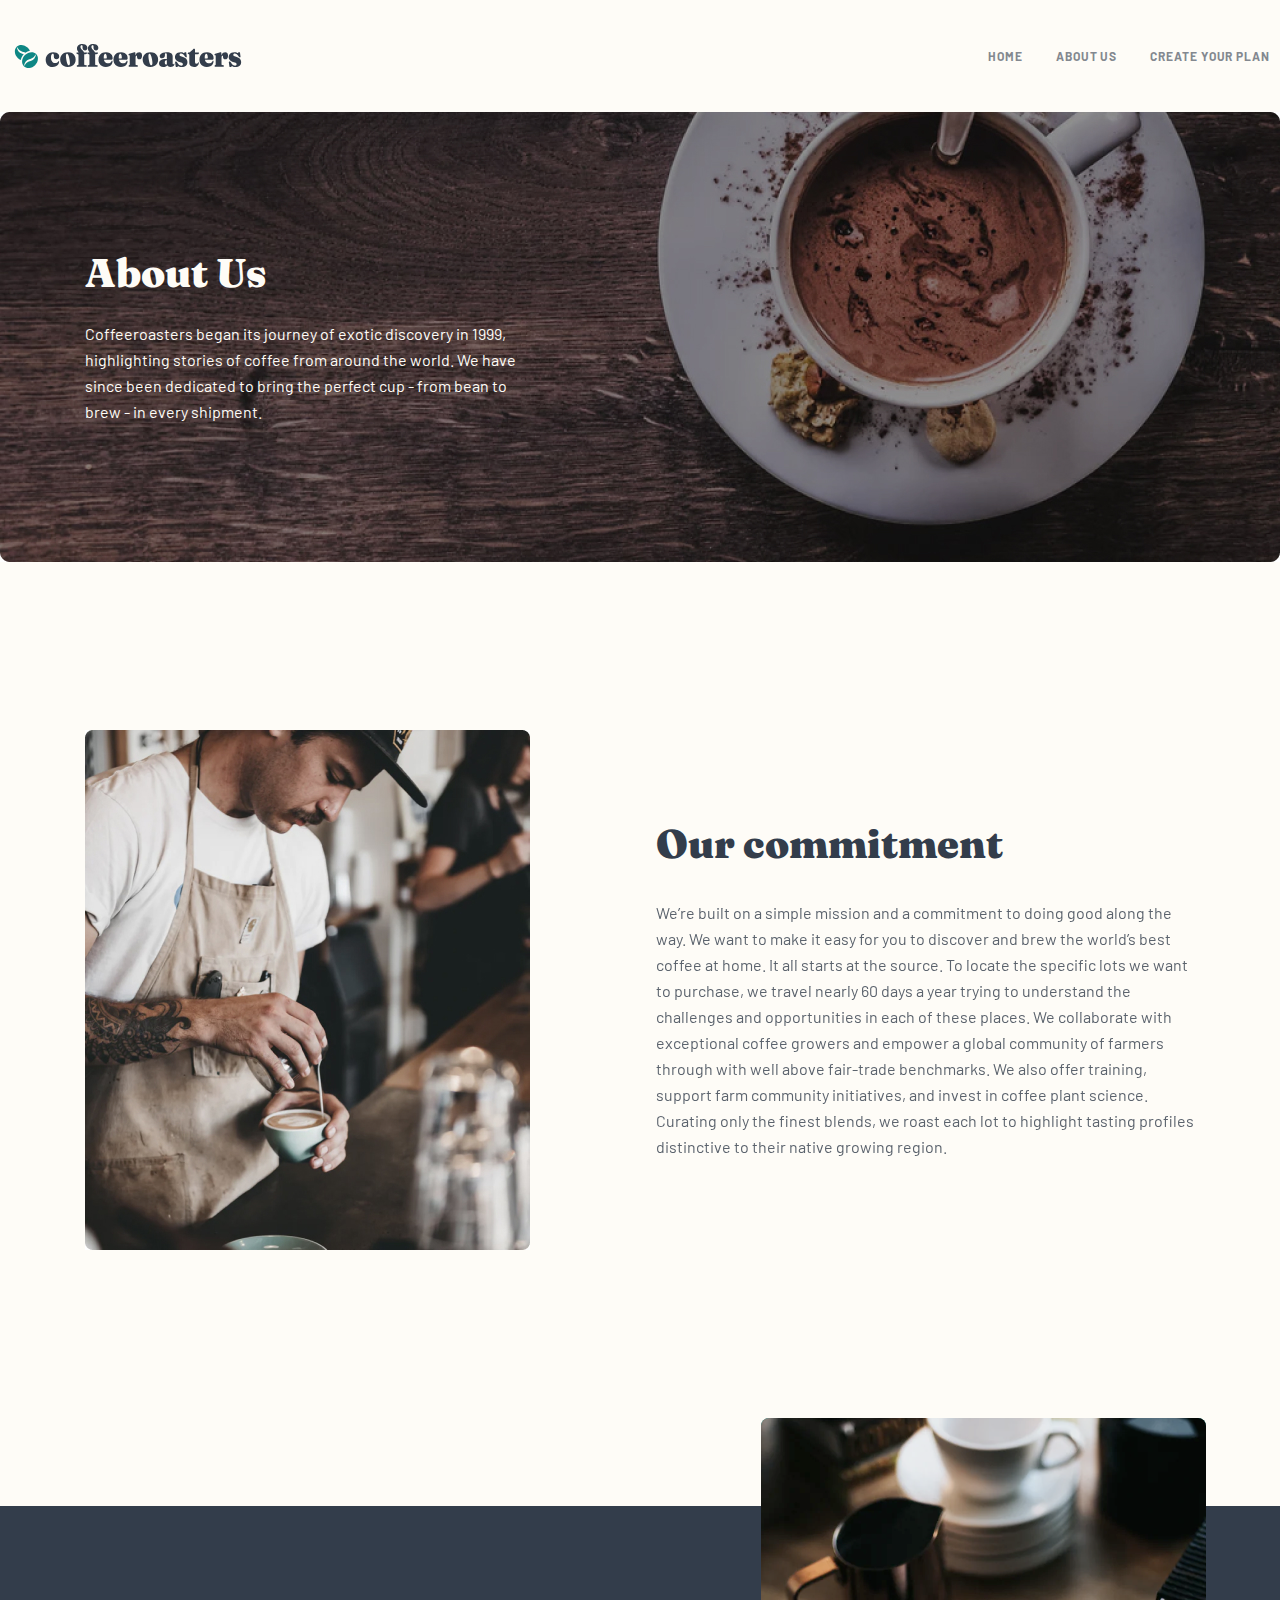
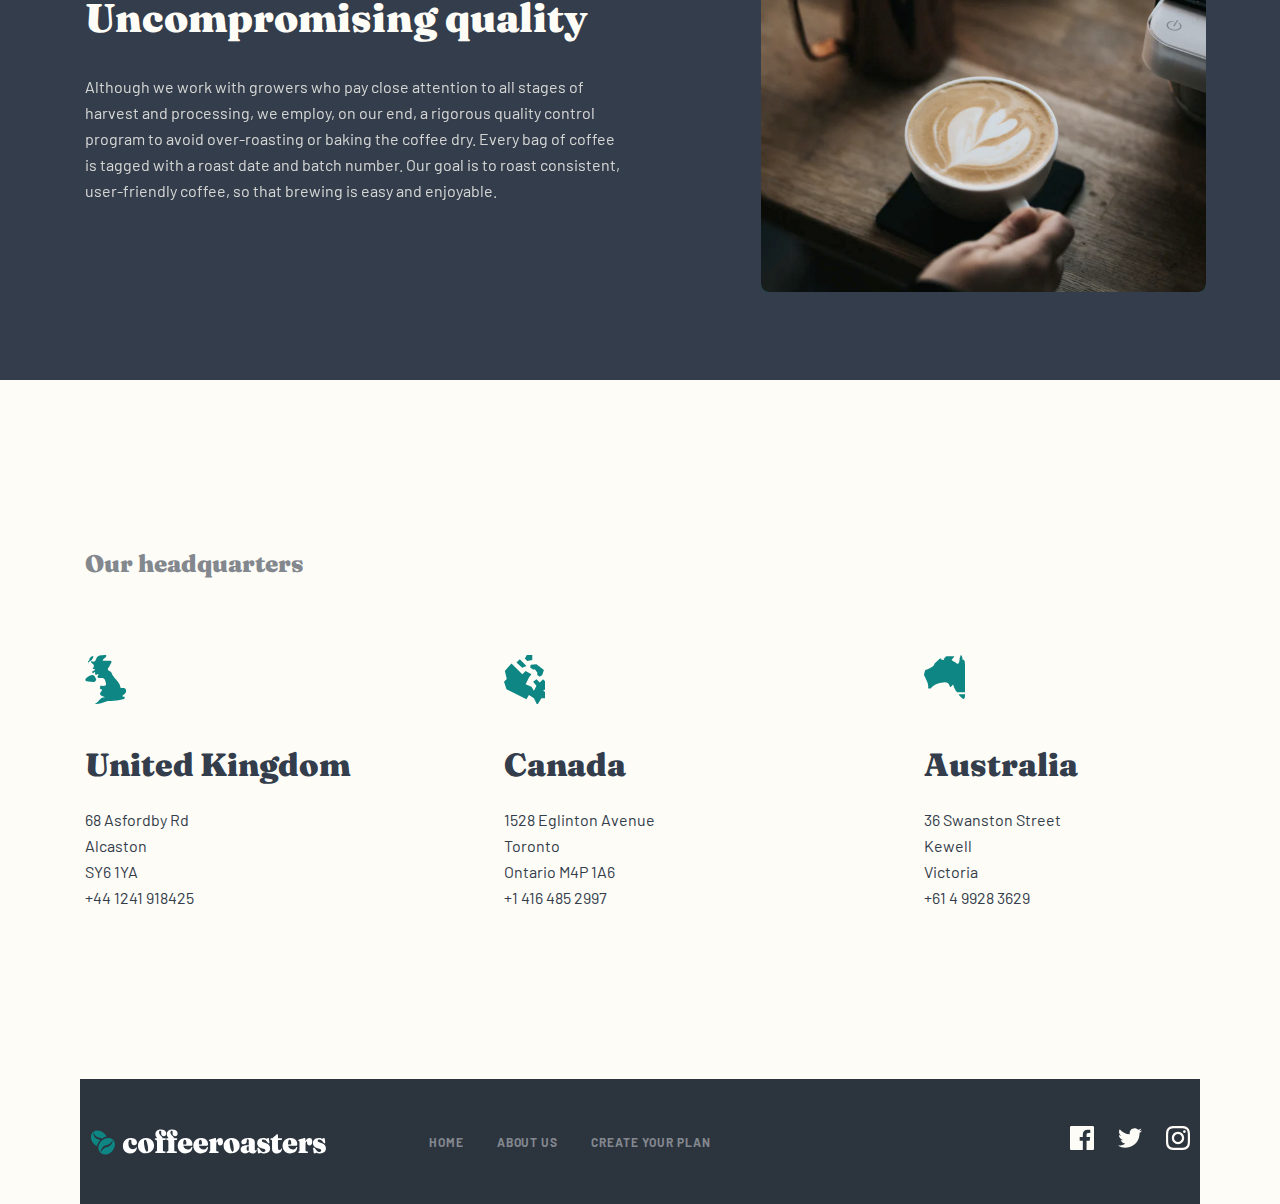
==== about.html @ cdc5bbc4 "initial commit" ====
<!DOCTYPE html>
<html lang="en">
<head>
    <meta charset="UTF-8">
    <meta name="viewport" content="width=device-width, initial-scale=1.0">
    <title>About us - cofferoasters</title>
    <link rel="stylesheet" href="create.html">
    <link rel="stylesheet" href="index.html">
    <link rel="stylesheet" href="css/create.css">
    <link rel="stylesheet" href="css/about.css">
    <link rel="stylesheet" href="css/style.css">
</head>
<body>
    <header class="site-header">
        <div class="container header">
            <a class="header__logo-link" href="index.html">
                <img class="header__logo" src="img/icon/logo.svg" alt="cofeeroasters" width="236" height="26">
            </a>
            <nav class="header__nav">
                <ul class="header__nav-list">
                    <li class="header__nav-item">
                        <a class="header__nav-link" href="index.html">HOME</a>
                    </li>
                    <li class="header__nav-item">
                        <a class="header__nav-link" href="about.html">About us</a>
                    </li>
                    <li class="header__nav-item">
                        <a class="header__nav-link" href="create.html">Create your plan</a>
                    </li>
                </ul>
            </nav>
        </div>
    </header>
    <main class="main">
        <section class="banner-section container">
            <div class="container-primary banner">
                <h1 class="banner__title">About Us</h1>
                <p class="banner__desc">Coffeeroasters began its journey of exotic discovery in 1999, highlighting stories of coffee from around the world. We have since been dedicated to bring the perfect cup - from bean to brew - in every shipment.</p>
            </div>
        </section>
        <section class="commitment-section">
            <div class="container-primary commitment">
                <img class="commitment__img" src="img/commitment.jpg" alt="commitment" width="445" height="520">
                <div class="commitment__right">
                    <h2 class="commitment__title"> Our commitment</h2>
                    <p class="commitment__desc">We’re built on a simple mission and a commitment to doing good along the way. We want to make it easy for you to discover and brew the world’s best coffee at home. It all starts at the source. To locate the specific lots we want to purchase, we travel nearly 60 days a year trying to understand the challenges and opportunities in each of these places. We collaborate with exceptional coffee growers and empower a global community of farmers through with well above fair-trade benchmarks. We also offer training, support farm community initiatives, and invest in coffee plant science. Curating only the finest blends, we roast each lot to highlight tasting profiles distinctive to their native growing region.</p>
                </div>
            </div>
        </section>
        <section class="quality-section container">
            <div class="container-primary quality">
                <div class="quality__left">
                    <h2 class="quality__title">Uncompromising quality</h2>
                    <p class="quality__desc">Although we work with growers who pay close attention to all stages of harvest and processing, we employ, on our end, a rigorous quality control program to avoid over-roasting or baking the coffee dry. Every bag of coffee is tagged with a roast date and batch number. Our goal is to roast consistent, user-friendly coffee, so that brewing is easy and enjoyable.</p>
                </div>
                <img class="quality__img" src="img/quality.svg" alt="quality" width="445" height="474">    
            </div>
        </section>
        <section class="headquarters-section">
            <div class="container-primary headquarters">
                <h2 class="headquarters__title">Our headquarters</h2>
                <ul class="headquarters__list">
                    <li class="headquarters__item">
                        <span class="headquarters__img headquarters__img--one"></span>
                        <h3 class="headquarters__subtitle">United Kingdom</h3>
                        <p class="headquarters__info">68  Asfordby Rd <br> Alcaston <br> SY6 1YA <br><a class="headquarters__info headquarters__info--link" href="tel: +44 1241 918425">+44 1241 918425</a></p>
                    </li>
                    <li class="headquarters__item">
                        <span class="headquarters__img headquarters__img--two"></span>
                        <h3 class="headquarters__subtitle">Canada</h3>
                        <p class="headquarters__info">1528  Eglinton Avenue <br> Toronto <br> Ontario M4P 1A6 <br><a class="headquarters__info headquarters__info--link" href="tel: +1 416 485 2997">+1 416 485 2997</a></p>
                    </li>
                    <li class="headquarters__item">
                        <span class="headquarters__img headquarters__img--three"></span>
                        <h3 class="headquarters__subtitle">Australia</h3>
                        <p class="headquarters__info">36 Swanston Street <br> Kewell <br> Victoria <br><a class="headquarters__info headquarters__info--link" href="tel: +61 4 9928 3629"> +61 4 9928 3629</a></p>
                    </li>
                </ul>
            </div>
        </section>
    </main>
    <footer class="site-footer">
        <div class="container-primary footer">
            <div class="footer__left">
                <a class="footer__logo-link" href="index.html">
                    <img class="footer__logo" src="img/icon/footer-logo.svg" alt="cofferoasters" width="236" height="26">
                </a>
                <nav class="footer__nav">
                    <ul class="footer__nav-list">
                        <li class="footer__nav-item">
                            <a class="footer__nav-link" href="index.html">HOME</a>
                        </li>
                        <li class="footer__nav-item">
                            <a class="footer__nav-link" href="about.html">ABOUT US</a>
                        </li>
                        <li class="footer__nav-item">
                            <a class="footer__nav-link" href="create.html">Create your plan</a>
                        </li>
                    </ul>
                </nav>
            </div>
            <ul class="footer__list">
                <li class="footer__item">
                    <a class="footer__social-media-link">
                        <img class="footer__social-media-img" src="img/icon/facebook.svg" alt="facebook" width="24" height="24">
                    </a>
                </li>
                <li class="footer__item">
                    <a class="footer__social-media-link footer__social-media-link--active">
                        <img class="footer__social-media-img" src="img/icon/twitter.svg" alt="twitter" width="24" height="19">
                    </a>
                </li>
                <li class="footer__item">
                    <a class="footer__social-media-link">
                        <img class="footer__social-media-img" src="img/icon/instagram.svg" alt="instagram" width="24" height="24">
                    </a>
                </li>
            </ul>
        </div>
    </footer>
</body>
</html>
---- css/create.css ----
:root {
    --dark-green: #0E8784;
    --text-color: #333D4B;
    --number-color: #FDD6BA;
    --link-color: #83888F;
    --bg-color: #FEFCF7;
}

/* create */

.create-section {
    padding-top: 134px;
    padding-bottom: 134px;
    background-image: url(../img/create-img.jpg);
    background-size: contain;
    background-repeat: no-repeat;
}

.create {
    display: flex;
    flex-direction: column;
}

.create__title {
    margin-top: 0;
    margin-bottom: 32px;
    color: var(--bg-color);
    font-family: Fraunces;
    font-size: 72px;
    font-weight: 900;
    line-height: 72px; 
}

.create__desc {
    margin: 0;
    max-width: 445px;
    color: var(--bg-color);
    opacity: 0.8;
}

/* info-night */

.info__section-night {
    padding-top: 100px;
    padding-bottom: 100px;
    margin-top: 168px;
    background-color: #2C343E;
}

.info__subtitle--night {
    color: var(--bg-color);
}

.info__desc--night {
    color: var(--bg-color);
}

/* content__form */

.content-section {
    padding-top: 146px;
    padding-bottom: 168px;
}

.content {
    display: flex;
    align-items: start;
    justify-content: space-between;
}

.content__list {
    margin: 0;
    padding: 0;
    list-style: none;
    display: flex;
    flex-direction: column;
}

.content__item {
    display: flex;
    align-items: center;
    position: relative;
    opacity: 0.25;
    max-width: 255px;
}

.content__item:active {
    opacity: 1;
}

.content__item:hover {
    color: #0E8784;
}

.content__item:after {
    position: absolute;
    top: 48px;
    left: 0;
    background: #83888F;
    width: 255px;
    height: 1px;
    content: "";
}

.content__item:not(:last-child) {
    margin-bottom: 24px;
}

.content__item:not(:first-child) {
    margin-top: 24px;
}

.content__number {
    margin: 0;
    color: #83888F;
    font-family: Fraunces;
    font-size: 24px;
    font-weight: 900;
    line-height: 32px; 
}

.content__title {
    display: inline-block;
    margin: 0;
    margin-left: 25px;
    color: #333D4B;
    font-family: Fraunces;
    font-size: 24px;
    font-weight: 900;
    line-height: 32px; 
}

/* form */

.content__form {
    margin-left: 125px;
}

.content__form-list {
    max-width: 730px;
    list-style: none;
    margin: 0;
    padding: 0;
}

.content__form__item {
    margin-bottom: 88px;
}

.content__form-title-wrapper {
    display: flex;
    align-items: center;
    justify-content: space-between;
    margin-bottom: 59px;
}

.content__form-title {
    margin: 0;
    color: var(--link-color);
    font-family: Fraunces;
    font-size: 40px;
    font-weight: 900;
    line-height: 48px;     
}

.content__form-arrow {
    display: inline-block;
    margin: 0;
    padding: 0;
}

.content__arrow:hover  {
    fill: #66D2CF;
    transition: fill 1s;
}

.content__arrow:disabled {
    fill: #0E8784;
    transition: fill 0.5s;
}

.content__form-list-wrapper {
    list-style: none;
    margin: 0;
    padding: 0;
}

.content__form-item-wrapper {
    display: flex;
    align-items: center;
    justify-content: space-between;
    flex-wrap: wrap;
}

.content__form-wrapper {
    padding: 36px 28px 87px 28px;
    border-radius: 8px;
    background: #F4F1EB;
    max-width: 228px;
}

.content__form-wrapper:hover {
    background-color: var(--number-color);
}

.content__form-wrapper--selected {
    padding: 36px 28px 87px 28px;
}
/* skajdkasjkdjkasdjljlasdsadasdasdasdasdasdasdasdasdas */
.content__form-wrapper + .content__form-input:checked  {
    background-color: var(--dark-green);
    color: white;
}
/* dsadasdaaaaaaaaaaaaaaaaaaaaaaaaaaaaaaaaaaaaaaaaaaa */
.content__form-text-wrapper {
    margin: 0;
    display: inline-block;
}

.content__form-subtitle {
    margin: 0;
    display: inline-block;
    color: var(--text-color);
    font-family: Fraunces;
    font-size: 24px;
    font-style: normal;
    font-weight: 900;
    line-height: 32px; 
}

.content__form-desc {
    display: inline-block;
    max-width: 172px;
    margin: 0;
    margin-top: 23px;
    color: var(--text-color);
    font-size: 16px;
    font-weight: 400;
    line-height: 26px; 
}

.content__order {
    max-width: 730px;
    padding: 27px 64px;
    background-color: #2C343E;
}

.content__order-title {
    margin-top: 0;
    margin-bottom: 8px;
    opacity: 0.5;
    color: #FFF;
    font-size: 16px;
    font-weight: 400;
    line-height: 26px; 
    text-transform: uppercase;
}

.content__order-text {
    margin: 0;
    color: #FFF;
    font-family: Fraunces;
    font-size: 24px;
    font-weight: 900;
    line-height: 40px; 
}

.content__order-choice {
    margin: 0;
    color: #0E8784;
    font-family: Fraunces;
    font-size: 24px;
    font-style: normal;
    font-weight: 900;
    line-height: 40px;
}

.order__btn {
    display: block;
    max-width: 217px;
    margin-left: auto;
    margin-top: 40px;
    padding: 15px 36px;
    border-radius: 6px;
    background: #0E8784;
    border: none;
    color: #FEFCF7;
    text-align: center;
    font-family: Fraunces;
    font-size: 18px;
    font-weight: 900;
    line-height: 25px;
}

.order__btn:hover {
    background: #66D2CF;
}

.order__btn:disabled {
    background: #E2DEDB;
}
---- css/about.css ----
/* banner */

.banner-section {
    padding-top: 137px;
    padding-bottom: 137px;
    background-image: url(../img/banner-img.jpg);
    background-size: contain;
    background-repeat: no-repeat;
}

.banner {
    display: flex;
    flex-direction: column;
}

.banner__title {
    margin: 0;
    color: var(--bg-color);
    font-family: Fraunces;
    font-size: 40px;
    font-weight: 900;
    line-height: 48px; 
}

.banner__desc {
    margin-top: 24px;
    margin-bottom: 0;
    max-width: 445px;
    color: var(--bg-color);
    font-size: 16px;
    font-style: normal;
    font-weight: 400;
    line-height: 26px; 
}

/* commitment */

.commitment-section {
    padding-top: 168px;
    padding-bottom: 256px;
}

.commitment {
    display: flex;
    align-items: center;
    justify-content: space-between;
}

.commitment__img {
    max-width: 445px;
    max-height: 520px;
}

.commitment__title {
    margin-top: 0;
    margin-bottom: 32px;
    color: var(--text-color);
    font-family: Fraunces;
    font-size: 40px;
    font-weight: 900;
    line-height: 48px; 
}

.commitment__desc {
    margin: 0;
    max-width: 540px;
    opacity: 0.8;
    color: var(--text-color);
    font-size: 16px;
    font-weight: 400;
    line-height: 26px; 
}

/* quality */

.quality-section {
    background-color: var(--text-color);
    padding-top: 88px;
    padding-bottom: 176px;
}

.quality {
    position: relative;
}

.quality__left {
    display: flex;
    flex-direction: column;
}

.quality__title {
    max-width: 517px;
    margin: 0;
    color: var(--bg-color);
    font-family: Fraunces;
    font-size: 40px;
    font-weight: 900;
    line-height: 48px; 
}

.quality__desc {
    margin-top: 32px;
    margin-bottom: 0;
    max-width: 540px;
    opacity: 0.8;
    color: var(--bg-color);
    font-size: 16px;
    font-weight: 400;
    line-height: 26px; 
}

.quality__img {
    position: absolute;
    top: -176px;
    right: 0;
}

/* headquarters */

.headquarters-section {
    padding-top: 168px;
    padding-bottom: 168px;
}

.headquarters__title {
    margin-top: 0;
    margin-bottom: 121px;
    color: var(--link-color);
    font-family: Fraunces;
    font-size: 24px;
    font-weight: 900;
    line-height: 32px; 
}

.headquarters__list {
    padding: 0;
    margin: 0;
    list-style: none;
    display: flex;
    align-items: center;
    justify-content: space-between;
    flex-wrap: wrap;
}

.headquarters__item {
    position: relative;
    width: 272px;
}

.headquarters__img {
    position: absolute;
    top: -46px;
    left: 0;
    background-repeat: no-repeat;
    width: 41px;
    height: 49px;
}

.headquarters__img--one {
    background-image: url(../img/icon/United\ Kingdom.svg);
}

.headquarters__img--two {
    background-image: url(../img/icon/Canada.svg);
}

.headquarters__img--three {
    background-image: url(../img/icon/Australia.svg);
}

.headquarters__subtitle {
    margin-top: 46px;
    margin-bottom: 24px;
    color: var(--text-color);
    font-family: Fraunces;
    font-size: 32px;
    font-style: normal;
    font-weight: 900;
    line-height: 36px;
}

.headquarters__info {
    margin: 0;
    color: var(--text-color);
    font-size: 16px;
    font-weight: 400;
    line-height: 26px; 
}

.headquarters__info--link {
    text-decoration: none;
}
---- css/style.css ----
@import url('https://fonts.googleapis.com/css2?family=Barlow:wght@400;700&family=Fraunces:opsz,wght@9..144,900&display=swap');

:root {
    --dark-green: #0E8784;
    --text-color: #333D4B;
    --number-color: #FDD6BA;
    --link-color: #83888F;
    --bg-color: #FEFCF7;
}

html {
    box-sizing: border-box;
    height: 100%;
    scroll-behavior: smooth;
  }
  
*,
*::before,
*::after {
    box-sizing: inherit;
  }
  
body {
    display: flex;
    flex-direction: column;
    height: 100%;
    margin: 0;
    padding: 0;
    overflow-x: hidden;
    font: 400 16px/26px 'Barlow', sans-serif;
    background-color: var(--bg-color);
  }
  
img {
    max-width: 100%;
    height: auto;
  }

.container {
    max-width: 1300px;
    margin: 0 auto;
    padding-left: 10px;
    padding-right: 10px;
}

.container-primary {
    max-width: 1131px;
    margin: 0 auto;
    padding-left: 10px;
    padding-right: 10px;
}

/* .visually-hidden {
    clip: rect(0 0 0 0);
    clip-path: inset(50%);
    height: 1px;
    overflow: hidden;
    position: absolute;
    white-space: nowrap;
    width: 1px;
  } */

.btn {
    display: inline-block;
    padding: 15px 31px;
    border-radius: 6px;
    background: var(--dark-green);
    color: var(--bg-color);
    text-align: center;
    font-family: Fraunces;
    font-size: 18px;
    font-style: normal;
    font-weight: 900;
    line-height: 25px
}

.btn:hover {
    background-color: #66D2CF;
    transition: background-color 1.5s;
}

.btn:disabled {
    background-color: #E2DEDB;
    transition: background-color 1s;
}

/* Header */

.site-header {
    background-color: var(--bg-color);
    padding-top: 43px;
    padding-bottom: 43px;
}

.header {
    display: flex;
    align-items: center;
    justify-content: space-between;
}

.header__logo-link {
    width: 236px;
    height: 26px;
}

.header__logo {
    height: 26px;
}

.header__nav-list {
    padding: 0;
    margin: 0;
    display: flex;
}

.header__nav-item {
    list-style: none;
    font-size: 12px;
    font-weight: 700;
    line-height: 15px; 
    letter-spacing: 0.923px;
    text-transform: uppercase;
}

.header__nav-item:not(:last-child) {
    margin-right: 33px;
}

.header__nav-link {
    text-decoration: none;
    color: var(--link-color);
}

.header__nav-link:hover {
    cursor: pointer;
    color: var(--text-color);
    transition: color 0.5s;
}

.header__nav-link:disabled {
    color: var(--link-color);
    transition: color 0.5s;
}

/* hero */

.hero-section {
    padding-top: 116px;
    padding-bottom: 116px;
    background-image: url(../img/hero-bg-img.jpg);
    background-size: contain;
    background-repeat: no-repeat;
}

.hero__title {
    max-width: 493px;
    margin: 0;
    color: var(--bg-color);
    font-family: Fraunces;
    font-size: 72px;
    font-weight: 900;
    line-height: 72px; 
}

.hero__desc {
    max-width: 445px;
    margin-top: 32px;
    margin-bottom: 56px;
    color: var(--bg-color);
    font-size: 16px;
    font-weight: 400;
    line-height: 26px; 
    opacity: 0.8;
}

.hero__link {
    text-decoration: none;
    color: var(--bg-color);
    text-align: center;
    font-family: Fraunces;
    font-size: 18px;
    font-weight: 900;
    line-height: 25px; 
}

/* collection */

.collection-section {
    padding-top: 262px;
    padding-bottom: 200px;
}

.collection {
    position: relative;
}

.collection::before {
    display: block;
    position: absolute;
    top: -126px;
    left: 0;
    max-width: 1111px;
    max-height: 196px;
    background-color: linear-gradient(180deg, rgba(254, 252, 247, 0.00) 0%, #FEFCF7 100%);
    content: "our collection";
}

.collection__list {
    margin: 0;
    padding: 0;
    display: flex;
    align-items: center;
    justify-content: space-between;
    flex-wrap: wrap;
    list-style: none;
}

.collection__item {
    max-width: 255px;
}

.collection__item:not(:last-child) {
    margin-right: 30px;
}

.collection__title {
    margin-top: 71px;
    margin-bottom: 24px;
    color: var(--text-color);
    text-align: center;
    font-family: Fraunces;
    font-size: 24px;
    font-weight: 900;
    line-height: 32px; 
}

.collection__desc {
    margin: 0;
    color: var(--text-color);
    text-align: center;
    font-size: 16px;
    font-weight: 400;
    line-height: 26px; 
}

/* choose */

.choose-section {
    padding-top: 100px;
    padding-bottom: 317px;
    border-radius: 10px;
    background: #2C343E;
}

.choose {
    position: relative;
}

.choose__title {
    margin: 0;
    color: var(--bg-color);
    text-align: center;
    font-family: Fraunces;
    font-size: 40px;
    font-weight: 900;
    line-height: 48px; 
}

.choose__desc {
    max-width: 540px;
    margin: 0 auto;
    margin-top: 32px;
    opacity: 0.8;
    color: var(--bg-color);
    text-align: center;
    font-size: 16px;
    font-weight: 400;
    line-height: 26px; 
}

.choose__list {
    position: absolute;
    top: 246px;
    left: 0;
    list-style: none;
    margin: 0;
    padding: 0;
    display: flex;
    align-items: start;
    justify-content: space-between;
    flex-wrap: wrap;
}

.choose__item {
    max-width: 350px;
    padding: 69px 48px 45px 48px;
    border-radius: 8px;
    background: var(--dark-green);
}

.choose__item:not(:last-child) {
    margin-right: 30px;
}

.choose__img {
    margin-left: 88px;
    margin-right: 95px;
}

.choose__img-active {
    margin-top: 11px;
    margin-bottom: 11px;
}

.choose__subtitle {
    max-width: 255px;
    margin: 0;
    margin-top: 56px;
    color: var(--bg-color);
    text-align: center;
    font-family: Fraunces;
    font-size: 24px;
    font-weight: 900;
    line-height: 32px; 
}

.choose__text {
    max-width: 255px;
    margin-top: 24px;
    margin-bottom: 0;
    color: var(--bg-color);
    text-align: center; 
}

/* info */

.info-section {
    padding-top: 351px;
    padding-bottom: 200px;
}

.info__title {
    margin-top: 0;
    margin-bottom: 80px;
    color: var(--link-color);
    font-family: Fraunces;
    font-size: 24px;
    font-weight: 900;
    line-height: 32px; 
}

.info__list {
    position: relative;
    margin: 0;
    padding: 0;
    display: flex;
    align-items: start;
    justify-content: space-between;
    list-style: none;
    flex-wrap: wrap;
}

.info__list::before {
    position: absolute;
    top: 15px;
    left: 15px;
    border: 2px solid var(--number-color);
    width: 760px;
    height: 1px;
    z-index: 5;
    content: "";
}

.info__item {
    max-width: 285px;
}

.info__item:not(:last-child) {
    margin-right: 95px;
}

.info__oval {
    position: relative;
    z-index: 10;
}

.info__number {
    margin-top: 67px;
    display: block;
    max-width: 101px;
    font-family: Fraunces;
    font-size: 72px;
    font-weight: 900;
    line-height: 72px; 
}

.info__number--light {
    color: var(--number-color);
}

.info__subtitle {
    margin-top: 38px;
    margin-bottom: 42px;
    max-width: 255px;
    font-family: Fraunces;
    font-size: 32px;
    font-weight: 900;
    line-height: 36px; 
}

.info__subtitle--light {
    color: var(--text-color);

}

.info__desc {
    width: 285px;
    margin: 0;
}

.info__desc--light {
    color: var(--text-color);
}

.info__link {
    margin-top: 64px;
    text-decoration: none;
}

/* footer */

.site-footer {
    margin: 0 80px;
    padding-top: 47px;
    padding-bottom: 47px;
    background-color: #2C343E;
}

.footer {
    display: flex;
    align-items: center;
    justify-content: space-between;
}

.footer__left {
    display: flex;
    align-items: center;
}

.footer__logo-link {
    width: 236px;
    height: 26px;
}

.footer__nav {
    margin-top: 6px;
    margin-bottom: 5px;
    margin-left: 103px;
}

.footer__nav-list {
    display: flex;
    align-items: center;
    list-style: none;
    margin: 0;
    padding: 0;
}

.footer__nav-item {
    font-size: 12px;
    font-weight: 700;
    line-height: 15px; 
    letter-spacing: 0.923px;
    text-transform: uppercase;
}

.footer__nav-item:not(:last-child) {
    margin-right: 33px;
}

.footer__nav-link {
    color: var(--link-color);
    text-decoration: none;
}

.footer__nav-link:hover {
    color: var(--bg-color);
    cursor: pointer;
    transition: color 0.5s;
}

.footer__list {
    margin-top: 0;
    margin-bottom: 0;
    padding-left: 0;
    list-style: none;
    display: flex;
    align-items: center;
}

.footer__item:not(:last-child) {
    margin-right: 24px;
}

.footer__social-media-link {
    width: 24px;
    height: 24px;
}

.footer__social-media-link--active {
    height: 19px;
}

.footer__social-media-img:hover {
    background-color: var(--number-color);
}

/* .choose__item:hover {
    transform: skew(3deg,2deg);
    background-color: #66D2CF;
} */

@media (max-width: 768px) {
    .container {
        max-width: 708px;
        margin-left: 40px;
        margin-right: 40px;
        padding-left: 10px;
        padding-right: 10px;
    }
    
    .container-primary {
        max-width: 583px;
        margin: 0 auto;
        padding-left: 5px;
        padding-right: 5px;
    }

    /* hero */

    .hero-section {
        background-size: cover;
        max-width: 689px;
        max-height: 500px;
        padding-top: 104px;
        padding-bottom: 104px;
    }

    .hero__title {
        margin-bottom: 24px;
        max-width: 329px;
        font-size: 48px;
        line-height: 48px;
    }

    .hero__desc {
        margin-bottom: 40px;
        max-width: 398px;
        font-size: 15px;
        line-height: 25px;
    }

    /* collection */

    .collection-section {
        padding-top: 203px;
        padding-bottom: 144px;
    }

    .collection__list {
        display: flex;
        flex-direction: column;
    }

    .collection__item {
        display: flex;
        align-items: center;
        justify-content: space-between;
        max-width: 100%;
        margin-right: 0;
    }

    .collection__item:not(:last-child) {
        margin-right: 0;
        margin-bottom: 32px;
    }

    .collection__text-wrapper {
        max-width: 282px;
        display: flex;
        flex-direction: column;
        align-items: start;
    }

    .collection__title {
        margin-top: 0;
        margin-bottom: 24px;
        text-align: start;
    }

    .collection__desc {
        max-width: 280px;
        text-align: start;
        font-size: 15px;
        line-height: 25px;
    }

    /* choose */

    .choose-section {
        padding-top: 56px;
        padding-bottom: 368px;
    }

    .choose__title {
        font-size: 32px;
    }    

    .choose__desc {
        margin-top: 24px;
        font-size: 15px;
        line-height: 25px;
    }

    .choose__list {
        display: flex;
        flex-direction: column;
    }
    
    .choose__item {
        max-width: 573px;
        display: flex;
        align-items: center;
        padding: 41px 48px 41px 70px;
        margin-bottom: 24px;
    }

    .choose__text-wrapper {
        max-width: 344px;
    }
}
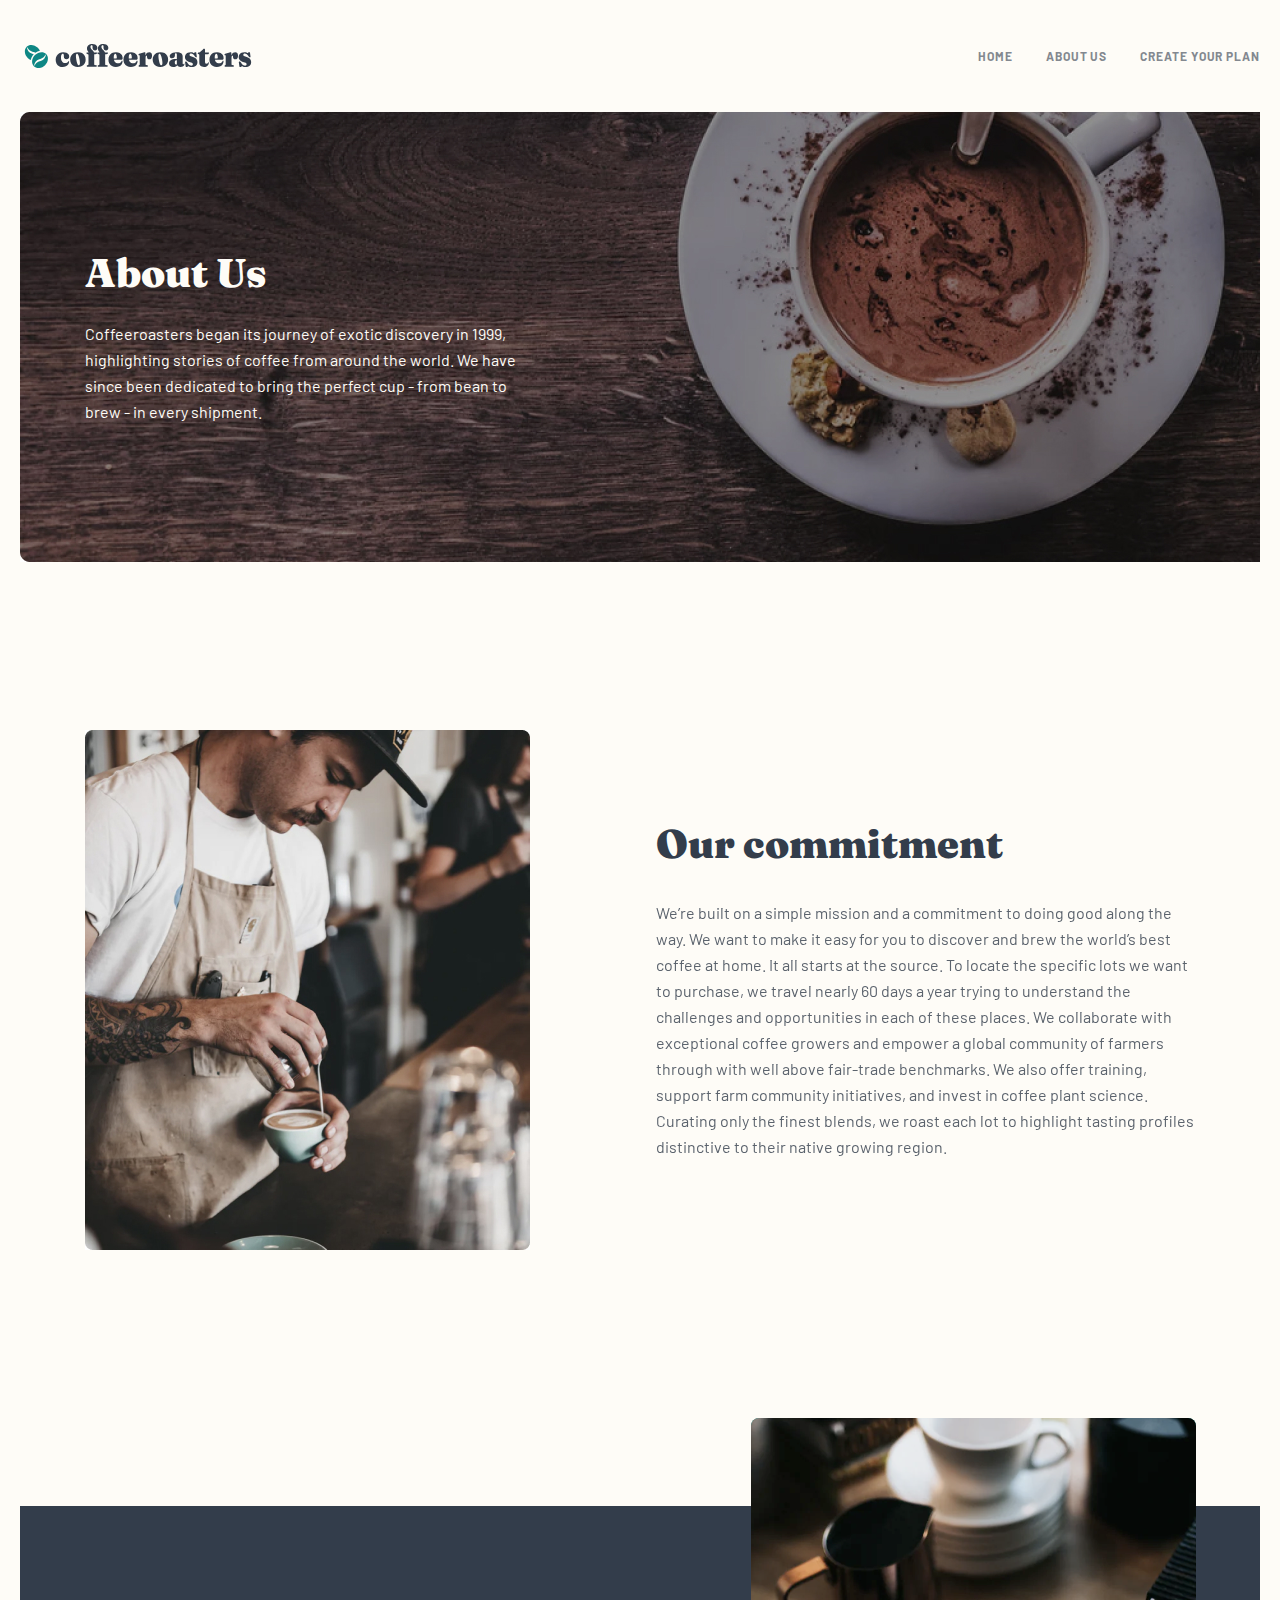
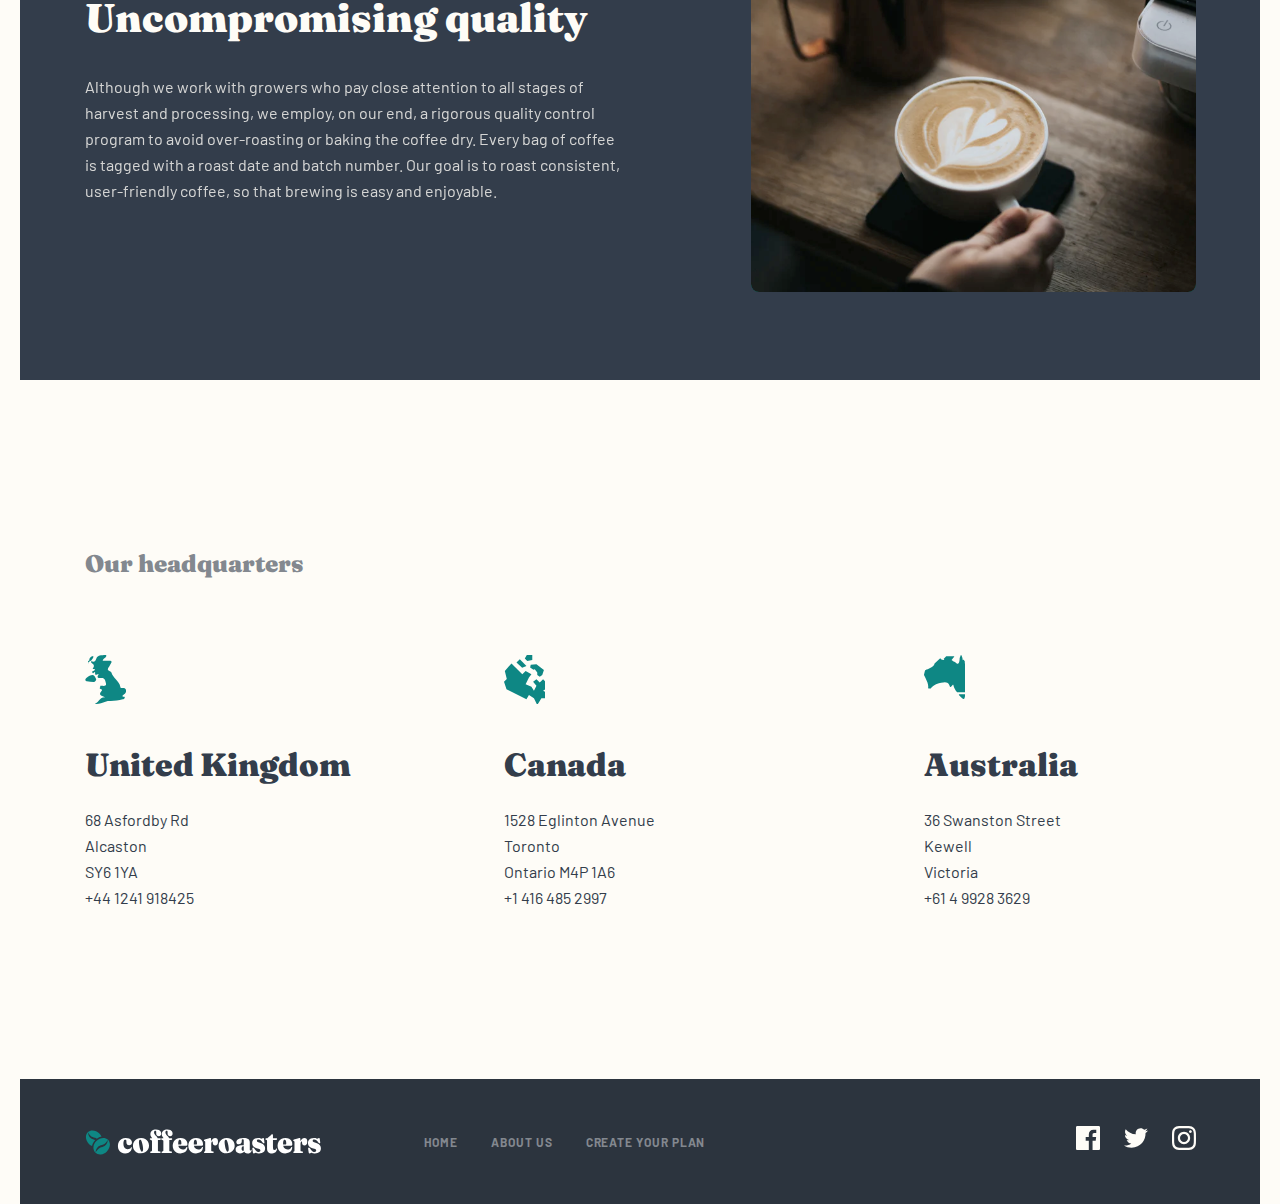
==== commit 40120da0: "commit" ====
--- a/about.html
+++ b/about.html
@@ -4,18 +4,20 @@
     <meta charset="UTF-8">
     <meta name="viewport" content="width=device-width, initial-scale=1.0">
     <title>About us - cofferoasters</title>
-    <link rel="stylesheet" href="create.html">
-    <link rel="stylesheet" href="index.html">
-    <link rel="stylesheet" href="css/create.css">
-    <link rel="stylesheet" href="css/about.css">
-    <link rel="stylesheet" href="css/style.css">
+    <link rel="stylesheet" href="css/index.css">
 </head>
 <body>
+<div class="container">
     <header class="site-header">
-        <div class="container header">
+        <div class="header">
             <a class="header__logo-link" href="index.html">
                 <img class="header__logo" src="img/icon/logo.svg" alt="cofeeroasters" width="236" height="26">
             </a>
+            <button class="header__burger-btn" id="burger">
+                <span></span>
+                <span></span>
+                <span></span>
+            </button>
             <nav class="header__nav">
                 <ul class="header__nav-list">
                     <li class="header__nav-item">
@@ -32,7 +34,7 @@
         </div>
     </header>
     <main class="main">
-        <section class="banner-section container">
+        <section class="banner-section">
             <div class="container-primary banner">
                 <h1 class="banner__title">About Us</h1>
                 <p class="banner__desc">Coffeeroasters began its journey of exotic discovery in 1999, highlighting stories of coffee from around the world. We have since been dedicated to bring the perfect cup - from bean to brew - in every shipment.</p>
@@ -47,7 +49,7 @@
                 </div>
             </div>
         </section>
-        <section class="quality-section container">
+        <section class="quality-section">
             <div class="container-primary quality">
                 <div class="quality__left">
                     <h2 class="quality__title">Uncompromising quality</h2>
@@ -118,5 +120,6 @@
             </ul>
         </div>
     </footer>
+</div>
 </body>
 </html>--- a/css/index.css
+++ b/css/index.css
@@ -0,0 +1,1947 @@
+@import url("https://fonts.googleapis.com/css2?family=Barlow:wght@400;700&family=Fraunces:opsz,wght@9..144,900&display=swap");
+:root {
+  --dark-green: #0E8784;
+  --text-color: #333D4B;
+  --number-color: #FDD6BA;
+  --link-color: #83888F;
+  --bg-color: #FEFCF7;
+}
+
+/* Generate */
+html {
+  -webkit-box-sizing: border-box;
+          box-sizing: border-box;
+  height: 100%;
+  scroll-behavior: smooth;
+}
+
+*,
+*::before,
+*::after {
+  -webkit-box-sizing: inherit;
+          box-sizing: inherit;
+}
+
+body {
+  display: -webkit-box;
+  display: -ms-flexbox;
+  display: flex;
+  -webkit-box-orient: vertical;
+  -webkit-box-direction: normal;
+      -ms-flex-direction: column;
+          flex-direction: column;
+  height: 100%;
+  margin: 0;
+  padding: 0;
+  overflow-x: hidden;
+  font: 400 16px/26px "Barlow", sans-serif;
+  background-color: var(--bg-color);
+}
+
+img {
+  max-width: 100%;
+  height: auto;
+}
+
+.visually-hidden {
+  clip: rect(0 0 0 0);
+  -webkit-clip-path: inset(50%);
+          clip-path: inset(50%);
+  height: 1px;
+  overflow: hidden;
+  position: absolute;
+  white-space: nowrap;
+  width: 1px;
+}
+
+.container {
+  width: 100%;
+  max-width: 1320px;
+  margin: 0 auto;
+  padding-left: 20px;
+  padding-right: 20px;
+}
+
+@media only screen and (max-width: 768px) {
+  .container {
+    max-width: 708px;
+    padding-left: 10px;
+    padding-right: 10px;
+  }
+}
+@media only screen and (max-width: 456px) {
+  .container {
+    max-width: 337px;
+    margin: 0 auto;
+    padding-left: 5px;
+    padding-right: 5px;
+  }
+}
+.container-primary {
+  max-width: 1111px;
+  margin: 0 auto;
+}
+
+@media only screen and (max-width: 456px) {
+  .container-primary {
+    max-width: 289px;
+    margin: 0 auto;
+    padding-left: 5px;
+    padding-right: 5px;
+  }
+}
+.btn {
+  display: inline-block;
+  padding: 15px 31px;
+  border-radius: 6px;
+  background: var(--dark-green);
+  color: var(--bg-color);
+  text-align: center;
+  font-family: Fraunces;
+  font-size: 18px;
+  font-style: normal;
+  font-weight: 900;
+  line-height: 25px;
+}
+
+.btn:hover {
+  background-color: #66D2CF;
+  -webkit-transition: background-color 1.5s;
+  transition: background-color 1.5s;
+}
+
+.btn:disabled {
+  background-color: #E2DEDB;
+  -webkit-transition: background-color 1s;
+  transition: background-color 1s;
+}
+
+.site-header {
+  background-color: var(--bg-color);
+  padding-top: 43px;
+  padding-bottom: 43px;
+}
+
+.header {
+  display: -webkit-box;
+  display: -ms-flexbox;
+  display: flex;
+  -webkit-box-align: center;
+      -ms-flex-align: center;
+          align-items: center;
+  -webkit-box-pack: justify;
+      -ms-flex-pack: justify;
+          justify-content: space-between;
+}
+
+.header__logo-link {
+  width: 236px;
+  height: 26px;
+}
+
+.header__logo {
+  height: 26px;
+}
+
+.header__burger-btn {
+  display: none;
+}
+
+.header__nav-list {
+  padding: 0;
+  margin: 0;
+  display: -webkit-box;
+  display: -ms-flexbox;
+  display: flex;
+}
+
+.header__nav-item {
+  list-style: none;
+  font-size: 12px;
+  font-weight: 700;
+  line-height: 15px;
+  letter-spacing: 0.923px;
+  text-transform: uppercase;
+}
+
+.header__nav-item:not(:last-child) {
+  margin-right: 33px;
+}
+
+.header__nav-link {
+  text-decoration: none;
+  color: var(--link-color);
+}
+
+.header__nav-link:hover {
+  cursor: pointer;
+  color: var(--text-color);
+  -webkit-transition: color 0.5s;
+  transition: color 0.5s;
+}
+
+.header__nav-link:disabled {
+  color: var(--link-color);
+  -webkit-transition: color 0.5s;
+  transition: color 0.5s;
+}
+
+@media only screen and (max-width: 550px) {
+  /* header */
+  .site-header.open-btn .header__nav {
+    -webkit-transform: translateX(100%);
+        -ms-transform: translateX(100%);
+            transform: translateX(100%);
+  }
+  .site-header {
+    padding-top: 32px;
+    padding-bottom: 40px;
+  }
+  .header__logo-link {
+    width: 163px;
+    height: 18px;
+  }
+  .header__logo {
+    height: 18px;
+  }
+  .header__burger-btn {
+    position: relative;
+    display: block;
+    width: 16px;
+    height: 15px;
+    border: none;
+    background-color: transparent;
+    z-index: 10;
+  }
+  .header__burger-btn span {
+    position: absolute;
+    width: 16px;
+    height: 3px;
+    left: 0;
+    border-radius: 1.5px;
+    background: #333D4B;
+    -webkit-transition: opacity 0.5s, -webkit-transform 0.5s;
+    transition: opacity 0.5s, -webkit-transform 0.5s;
+    transition: transform 0.5s, opacity 0.5s;
+    transition: transform 0.5s, opacity 0.5s, -webkit-transform 0.5s;
+  }
+  .header__burger-btn span:nth-child(1) {
+    -webkit-transform: translateY(-6px);
+        -ms-transform: translateY(-6px);
+            transform: translateY(-6px);
+  }
+  .header__burger-btn span:nth-child(3) {
+    -webkit-transform: translateY(6px);
+        -ms-transform: translateY(6px);
+            transform: translateY(6px);
+  }
+  .site-header.open-btn .header__burger-btn span:nth-child(1) {
+    -webkit-transform: translateY(0) rotate(45deg);
+        -ms-transform: translateY(0) rotate(45deg);
+            transform: translateY(0) rotate(45deg);
+  }
+  .site-header.open-btn .header__burger-btn span:nth-child(2) {
+    opacity: 0;
+  }
+  .site-header.open-btn .header__burger-btn span:nth-child(3) {
+    -webkit-transform: translateY(0) rotate(-45deg);
+        -ms-transform: translateY(0) rotate(-45deg);
+            transform: translateY(0) rotate(-45deg);
+  }
+  .header__nav {
+    position: absolute;
+    top: 130px;
+    left: calc(50% - 83px);
+    left: -292px;
+    max-width: 292px;
+    z-index: 10;
+    -webkit-transition: -webkit-transform 0.5s;
+    transition: -webkit-transform 0.5s;
+    transition: transform 0.5s;
+    transition: transform 0.5s, -webkit-transform 0.5s;
+  }
+  .header__nav-list {
+    display: -webkit-box;
+    display: -ms-flexbox;
+    display: flex;
+    -webkit-box-orient: vertical;
+    -webkit-box-direction: normal;
+        -ms-flex-direction: column;
+            flex-direction: column;
+  }
+  .header__nav-item {
+    text-align: center;
+    font-family: Fraunces;
+    font-size: 24px;
+    font-weight: 900;
+    line-height: 32px;
+  }
+  .header__nav-item:not(:last-child) {
+    margin-right: 0;
+    margin-bottom: 32px;
+  }
+  .header__nav-link {
+    color: var(--text-color);
+    opacity: 1;
+  }
+}
+.hero-section {
+  padding-top: 116px;
+  padding-bottom: 116px;
+  background-image: url(../img/hero-bg-img.jpg);
+  background-size: cover;
+  background-repeat: no-repeat;
+}
+
+.hero__title {
+  max-width: 493px;
+  margin: 0;
+  color: var(--bg-color);
+  font-family: Fraunces;
+  font-size: 72px;
+  font-weight: 900;
+  line-height: 72px;
+}
+
+.hero__desc {
+  max-width: 445px;
+  margin-top: 32px;
+  margin-bottom: 56px;
+  color: var(--bg-color);
+  font-size: 16px;
+  font-weight: 400;
+  line-height: 26px;
+  opacity: 0.8;
+}
+
+.hero__link {
+  text-decoration: none;
+  color: var(--bg-color);
+  text-align: center;
+  font-family: Fraunces;
+  font-size: 18px;
+  font-weight: 900;
+  line-height: 25px;
+}
+
+@media only screen and (max-width: 768px) {
+  .hero-section {
+    background-image: url(../img/hero-tablet.jpg);
+    background-size: cover;
+    padding-top: 104px;
+    padding-bottom: 104px;
+  }
+  .hero {
+    padding-left: 58px;
+  }
+  .hero__title {
+    margin-bottom: 24px;
+    max-width: 329px;
+    font-size: 48px;
+    line-height: 48px;
+  }
+  .hero__desc {
+    margin-bottom: 40px;
+    max-width: 398px;
+    font-size: 15px;
+    line-height: 25px;
+  }
+}
+@media only screen and (max-width: 456px) {
+  .hero-section {
+    background-image: url(../img/hero-mobie.jpg);
+    padding-top: 100px;
+    padding-bottom: 99px;
+  }
+  .hero {
+    padding-left: 0;
+    display: -webkit-box;
+    display: -ms-flexbox;
+    display: flex;
+    -webkit-box-orient: vertical;
+    -webkit-box-direction: normal;
+        -ms-flex-direction: column;
+            flex-direction: column;
+    -webkit-box-pack: start;
+        -ms-flex-pack: start;
+            justify-content: start;
+  }
+  .hero__title {
+    max-width: 279px;
+    text-align: center;
+    font-size: 40px;
+    line-height: 40px;
+  }
+  .hero__desc {
+    max-width: 279px;
+    margin-top: 24px;
+    margin-bottom: 39px;
+    text-align: center;
+    font-size: 15px;
+    line-height: 25px;
+  }
+  .hero__link {
+    max-width: 217px;
+    margin: 0 auto;
+  }
+}
+/* collection */
+.collection-section {
+  padding-top: 136px;
+  padding-bottom: 200px;
+}
+
+.collection__intro {
+  margin-top: 0;
+  margin-bottom: 0;
+  background-color: #83888F;
+  color: transparent;
+  text-align: center;
+  font-size: 150px;
+  line-height: 170px;
+  width: 100%;
+  font-weight: 900;
+  background-image: -webkit-linear-gradient(270deg, rgba(254, 252, 247, 0) 0%, #FEFCF7 100%);
+  -webkit-background-clip: text;
+}
+
+.collection__list {
+  margin: 0;
+  padding: 0;
+  margin-top: -80px;
+  display: -webkit-box;
+  display: -ms-flexbox;
+  display: flex;
+  -webkit-box-align: center;
+      -ms-flex-align: center;
+          align-items: center;
+  -webkit-box-pack: justify;
+      -ms-flex-pack: justify;
+          justify-content: space-between;
+  list-style: none;
+}
+
+.collection__item {
+  width: calc(25% - 30px);
+  margin-left: 30px;
+}
+
+.collection__item:not(:last-child) {
+  margin-right: 30px;
+}
+
+.collection__title {
+  margin-top: 71px;
+  margin-bottom: 24px;
+  color: var(--text-color);
+  text-align: center;
+  font-family: Fraunces;
+  font-size: 24px;
+  font-weight: 900;
+  line-height: 32px;
+}
+
+.collection__desc {
+  margin: 0;
+  color: var(--text-color);
+  text-align: center;
+  font-size: 16px;
+  font-weight: 400;
+  line-height: 26px;
+}
+
+@media only screen and (max-width: 1095px) {
+  /* collection */
+  .collection__intro {
+    font-size: 90px;
+    line-height: 72px;
+  }
+  .collection__list {
+    margin-top: -40px;
+  }
+}
+@media only screen and (max-width: 768px) {
+  /* collection */
+  .collection-section {
+    padding-top: 203px;
+    padding-bottom: 144px;
+  }
+  .collection__list {
+    padding-left: 58px;
+    padding-right: 58px;
+    display: -webkit-box;
+    display: -ms-flexbox;
+    display: flex;
+    -webkit-box-align: center;
+        -ms-flex-align: center;
+            align-items: center;
+    -webkit-box-orient: vertical;
+    -webkit-box-direction: normal;
+        -ms-flex-direction: column;
+            flex-direction: column;
+  }
+  .collection__item {
+    display: -webkit-box;
+    display: -ms-flexbox;
+    display: flex;
+    -webkit-box-align: center;
+        -ms-flex-align: center;
+            align-items: center;
+    -webkit-box-pack: justify;
+        -ms-flex-pack: justify;
+            justify-content: space-between;
+    width: 100%;
+    margin-right: 0;
+    margin-left: 0;
+  }
+  .collection__item:not(:last-child) {
+    margin-right: 0;
+    margin-bottom: 32px;
+  }
+  .collection__text-wrapper {
+    max-width: 282px;
+    display: -webkit-box;
+    display: -ms-flexbox;
+    display: flex;
+    -webkit-box-orient: vertical;
+    -webkit-box-direction: normal;
+        -ms-flex-direction: column;
+            flex-direction: column;
+    -webkit-box-align: start;
+        -ms-flex-align: start;
+            align-items: start;
+  }
+  .collection__title {
+    margin-top: 0;
+  }
+}
+@media only screen and (max-width: 550px) {
+  /* collection */
+  .collection-section {
+    padding-top: 120px;
+    padding-bottom: 120px;
+  }
+  .collection__intro {
+    font-size: 40px;
+    line-height: 72px;
+  }
+  .collection__list {
+    margin-top: 13px;
+    display: inline-block;
+  }
+  .collection__item {
+    max-width: 282px;
+    display: -webkit-box;
+    display: -ms-flexbox;
+    display: flex;
+    -webkit-box-orient: vertical;
+    -webkit-box-direction: normal;
+        -ms-flex-direction: column;
+            flex-direction: column;
+  }
+  .collection__item:not(:last-child) {
+    margin-right: 0;
+    margin-bottom: 48px;
+  }
+  .collection__title {
+    margin: 0 auto;
+    margin-top: 24px;
+    margin-bottom: 16px;
+    color: var(--text-color);
+  }
+  .collection__desc {
+    max-width: 282px;
+    font-size: 15px;
+    text-align: center;
+    line-height: 25px;
+  }
+}
+/* choose */
+.choose-section {
+  position: relative;
+  padding-top: 100px;
+  padding-bottom: 317px;
+  border-radius: 10px;
+  background: #2C343E;
+  color: var(--bg-color);
+}
+
+.choose__title {
+  margin: 0;
+  text-align: center;
+  font-family: Fraunces;
+  font-size: 40px;
+  font-weight: 900;
+  line-height: 48px;
+}
+
+.choose__desc {
+  max-width: 540px;
+  margin: 0 auto;
+  margin-top: 32px;
+  opacity: 0.8;
+  text-align: center;
+  font-size: 16px;
+  font-weight: 400;
+  line-height: 26px;
+}
+
+.choose__list {
+  max-width: 1110px;
+  width: 100%;
+  position: absolute;
+  left: 50%;
+  bottom: 0;
+  -webkit-transform: translate(-50%, calc(50% - 80px));
+      -ms-transform: translate(-50%, calc(50% - 80px));
+          transform: translate(-50%, calc(50% - 80px));
+  display: -webkit-box;
+  display: -ms-flexbox;
+  display: flex;
+  margin: 0;
+  padding: 0;
+  list-style: none;
+}
+
+.choose__item {
+  max-width: 350px;
+  padding: 72px 48px 48px;
+  border-radius: 8px;
+  background: var(--dark-green);
+}
+
+.choose__item:not(:last-child) {
+  margin-right: 30px;
+}
+
+.choose__img {
+  margin-left: 88px;
+  margin-right: 95px;
+}
+
+.choose__img-active {
+  margin-top: 11px;
+  margin-bottom: 11px;
+}
+
+.choose__subtitle {
+  max-width: 255px;
+  margin: 0;
+  margin-top: 56px;
+  text-align: center;
+  font-family: Fraunces;
+  font-size: 24px;
+  font-weight: 900;
+  line-height: 32px;
+}
+
+.choose__text {
+  max-width: 255px;
+  margin-top: 24px;
+  margin-bottom: 0;
+  text-align: center;
+}
+
+@media only screen and (max-width: 1095px) {
+  /* choose */
+  .choose-section {
+    padding-top: 56px;
+    padding-bottom: 368px;
+  }
+  .choose__title {
+    font-size: 32px;
+  }
+  .choose__desc {
+    margin-top: 24px;
+    font-size: 15px;
+    line-height: 25px;
+  }
+  .choose__list {
+    max-width: 573px;
+    width: 100%;
+    -webkit-box-orient: vertical;
+    -webkit-box-direction: normal;
+        -ms-flex-direction: column;
+            flex-direction: column;
+    -webkit-transform: translate(-50%, 50%);
+        -ms-transform: translate(-50%, 50%);
+            transform: translate(-50%, 50%);
+  }
+  .choose__item {
+    max-width: 573px;
+    display: -webkit-box;
+    display: -ms-flexbox;
+    display: flex;
+    -webkit-box-align: center;
+        -ms-flex-align: center;
+            align-items: center;
+    width: 100%;
+    padding: 40px 48px 41px 70px;
+  }
+  .choose__item:not(:last-child) {
+    margin-right: 0;
+    margin-bottom: 24px;
+  }
+  .choose__img {
+    margin: 0;
+    max-width: 56px;
+    height: 56px;
+  }
+  .choose__text-wrapper {
+    max-width: 344px;
+    margin-left: 55px;
+  }
+  .choose__subtitle {
+    margin-top: 0;
+    text-align: start;
+  }
+  .choose__text {
+    margin-top: 16px;
+    text-align: start;
+    max-width: 344px;
+  }
+}
+@media only screen and (max-width: 768px) {
+  /* choose */
+  .choose__list {
+    display: -webkit-box;
+    display: -ms-flexbox;
+    display: flex;
+    -webkit-box-orient: vertical;
+    -webkit-box-direction: normal;
+        -ms-flex-direction: column;
+            flex-direction: column;
+  }
+  .choose__item {
+    max-width: 573px;
+    margin-right: 0;
+    display: -webkit-box;
+    display: -ms-flexbox;
+    display: flex;
+    -webkit-box-align: center;
+        -ms-flex-align: center;
+            align-items: center;
+    padding: 41px 48px 41px 70px;
+  }
+}
+@media only screen and (max-width: 456px) {
+  /* choose */
+  .choose-section {
+    position: relative;
+    padding-top: 0;
+    padding-bottom: 0;
+    background-color: transparent;
+    margin-left: 24px;
+    margin-right: 24px;
+  }
+  .choose-section::after {
+    position: absolute;
+    top: 240px;
+    z-index: -1;
+    height: 633px;
+    width: 100%;
+    background-color: #2C343E;
+    content: "";
+  }
+  .choose {
+    background-color: #2C343E;
+  }
+  .choose__top {
+    padding-top: 64px;
+    padding-bottom: 28px;
+    width: 100%;
+    border-radius: 10px 10px 0 0;
+  }
+  .choose__title {
+    font-size: 28px;
+    line-height: 28px;
+  }
+  .choose__desc {
+    margin-top: 24px;
+    color: #FEFCF7;
+    text-align: center;
+    font-family: Barlow;
+    font-size: 15px;
+    font-weight: 400;
+    line-height: 25px;
+  }
+  .choose__list {
+    position: static;
+    -webkit-transform: translate(0);
+        -ms-transform: translate(0);
+            transform: translate(0);
+  }
+  .choose__item {
+    -webkit-box-orient: vertical;
+    -webkit-box-direction: normal;
+        -ms-flex-direction: column;
+            flex-direction: column;
+    -webkit-box-align: center;
+        -ms-flex-align: center;
+            align-items: center;
+    padding: 72px 33px 51px 33px;
+  }
+  .choose__text-wrapper {
+    margin-left: 0;
+  }
+  .choose__img {
+    width: 71px;
+    height: 72px;
+  }
+  .choose__subtitle {
+    text-align: center;
+    margin-top: 56px;
+    font-size: 24px;
+    line-height: 32px;
+  }
+  .choose__text {
+    margin: 0 auto;
+    margin-top: 24px;
+    max-width: 212px;
+    text-align: center;
+    font-size: 15px;
+    line-height: 25px;
+  }
+}
+/* info */
+.info-section {
+  padding-top: 351px;
+  padding-bottom: 200px;
+}
+
+.info__title {
+  margin-top: 0;
+  margin-bottom: 80px;
+  color: var(--link-color);
+  font-family: Fraunces;
+  font-size: 24px;
+  font-weight: 900;
+  line-height: 32px;
+}
+
+.info__list {
+  margin: 0;
+  padding: 0;
+  display: -webkit-box;
+  display: -ms-flexbox;
+  display: flex;
+  -webkit-box-align: start;
+      -ms-flex-align: start;
+          align-items: start;
+  list-style: none;
+  -ms-flex-wrap: wrap;
+      flex-wrap: wrap;
+}
+
+.info__item {
+  position: relative;
+}
+
+.info__item:not(:last-child) {
+  padding-right: 95px;
+}
+
+.info__item:not(:last-child)::before {
+  position: absolute;
+  top: 15px;
+  left: 15px;
+  border: 2px solid var(--number-color);
+  max-width: 380px;
+  width: 100%;
+  height: 1px;
+  content: "";
+}
+
+.info__oval {
+  position: relative;
+  z-index: 10;
+}
+
+.info__number {
+  margin-top: 67px;
+  display: block;
+  max-width: 101px;
+  font-family: Fraunces;
+  font-size: 72px;
+  font-weight: 900;
+  line-height: 72px;
+}
+
+.info__number--light {
+  color: var(--number-color);
+}
+
+.info__subtitle {
+  margin-top: 38px;
+  margin-bottom: 42px;
+  max-width: 255px;
+  font-family: Fraunces;
+  font-size: 32px;
+  font-weight: 900;
+  line-height: 36px;
+}
+
+.info__subtitle--light {
+  color: var(--text-color);
+}
+
+.info__desc {
+  max-width: 285px;
+  margin: 0;
+  color: #333D4B;
+  font-size: 16px;
+  font-weight: 400;
+  line-height: 26px;
+}
+
+.info__desc--light {
+  color: var(--text-color);
+}
+
+.info__link {
+  margin-top: 64px;
+  text-decoration: none;
+}
+
+/* info-night */
+.info__section-night {
+  padding-top: 100px;
+  padding-bottom: 100px;
+  margin-top: 168px;
+  background-color: #2C343E;
+}
+
+.info__subtitle--night {
+  color: var(--bg-color);
+}
+
+.info__desc--night {
+  color: var(--bg-color);
+}
+
+@media only screen and (max-width: 1095px) {
+  /* info */
+  .info__item:not(:last-child) {
+    padding-right: 10px;
+  }
+  .info__subtitle {
+    max-width: 223px;
+  }
+  .info__desc {
+    max-width: 223px;
+  }
+}
+@media only screen and (max-width: 768px) {
+  /* info */
+  .info-section {
+    padding-top: 434px;
+    padding-bottom: 144px;
+  }
+  .info__section-night {
+    padding-top: 97px;
+    padding-bottom: 97px;
+    margin-top: 120px;
+  }
+  .info__title {
+    margin-bottom: 40px;
+  }
+  .info__item {
+    max-width: 223px;
+    width: 100%;
+  }
+  .info__item:not(:last-child) {
+    padding-right: 10px;
+  }
+  .info__number {
+    margin-top: 48px;
+    max-width: 90px;
+  }
+  .info__subtitle {
+    margin-top: 42px;
+    margin-bottom: 38px;
+    max-width: 223px;
+    font-size: 28px;
+    line-height: 32px;
+  }
+  .info__desc {
+    max-width: 223px;
+    font-size: 15px;
+    font-weight: 400;
+    line-height: 25px;
+  }
+  .info__link {
+    margin-top: 44px;
+  }
+}
+@media only screen and (max-width: 705px) {
+  /* info */
+  .info-section {
+    padding-top: 420px;
+    padding-bottom: 120px;
+  }
+  .info__title {
+    font-size: 24px;
+    line-height: 32px;
+  }
+  .info__list {
+    margin-top: 80px;
+    margin-bottom: 80px;
+    display: -webkit-box;
+    display: -ms-flexbox;
+    display: flex;
+    -webkit-box-orient: vertical;
+    -webkit-box-direction: normal;
+        -ms-flex-direction: column;
+            flex-direction: column;
+    -webkit-box-align: center;
+        -ms-flex-align: center;
+            align-items: center;
+    -ms-flex-wrap: nowrap;
+        flex-wrap: nowrap;
+  }
+  .info__list::before {
+    display: none;
+  }
+  .info__item {
+    max-width: 327px;
+    display: -webkit-box;
+    display: -ms-flexbox;
+    display: flex;
+    -webkit-box-orient: vertical;
+    -webkit-box-direction: normal;
+        -ms-flex-direction: column;
+            flex-direction: column;
+    -webkit-box-align: center;
+        -ms-flex-align: center;
+            align-items: center;
+  }
+  .info__item:not(:last-child) {
+    padding-right: 0;
+    margin-bottom: 56px;
+  }
+  .info__item:not(:last-child)::before {
+    display: none;
+  }
+  .info__oval {
+    display: none;
+  }
+  .info__number {
+    margin-top: 0;
+  }
+  .info__subtitle {
+    text-align: center;
+    margin-top: 24px;
+    margin-bottom: 24px;
+    font-size: 28px;
+    line-height: 32px;
+  }
+  .info__desc {
+    margin: 0 auto;
+    text-align: center;
+    max-width: 327px;
+    font-size: 15px;
+    line-height: 25px;
+  }
+  .info__link {
+    margin-top: 79px;
+  }
+}
+@media only screen and (max-width: 456px) {
+  /* info */
+  .info-section {
+    padding-top: 120px;
+    padding-bottom: 120px;
+  }
+  .info__section-night {
+    padding-top: 80px;
+    padding-bottom: 79px;
+    margin-top: 120px;
+  }
+  .info__title {
+    text-align: center;
+    font-size: 24px;
+    line-height: 32px;
+  }
+  .info__list {
+    margin-top: 80px;
+    margin-bottom: 80px;
+    display: -webkit-box;
+    display: -ms-flexbox;
+    display: flex;
+    -webkit-box-orient: vertical;
+    -webkit-box-direction: normal;
+        -ms-flex-direction: column;
+            flex-direction: column;
+    -webkit-box-align: center;
+        -ms-flex-align: center;
+            align-items: center;
+    -ms-flex-wrap: nowrap;
+        flex-wrap: nowrap;
+  }
+  .info__list::before {
+    display: none;
+  }
+  .info__item {
+    max-width: 327px;
+    display: -webkit-box;
+    display: -ms-flexbox;
+    display: flex;
+    -webkit-box-align: center;
+        -ms-flex-align: center;
+            align-items: center;
+    -webkit-box-orient: vertical;
+    -webkit-box-direction: normal;
+        -ms-flex-direction: column;
+            flex-direction: column;
+  }
+  .info__item:not(:last-child) {
+    padding-right: 0;
+    margin-bottom: 56px;
+  }
+  .info__item:not(:last-child)::before {
+    display: none;
+  }
+  .info__oval {
+    display: none;
+  }
+  .info__number {
+    margin-top: 0;
+  }
+  .info__subtitle {
+    text-align: center;
+    margin-top: 24px;
+    margin-bottom: 24px;
+    font-size: 28px;
+    line-height: 32px;
+  }
+  .info__desc {
+    margin: 0 auto;
+    text-align: center;
+    max-width: 327px;
+    font-size: 15px;
+    line-height: 25px;
+  }
+  .info__link {
+    margin-top: 79px;
+  }
+}
+/* footer */
+.site-footer {
+  padding-top: 47px;
+  padding-bottom: 47px;
+  background-color: #2C343E;
+}
+
+.footer {
+  display: -webkit-box;
+  display: -ms-flexbox;
+  display: flex;
+  -webkit-box-align: center;
+      -ms-flex-align: center;
+          align-items: center;
+  -webkit-box-pack: justify;
+      -ms-flex-pack: justify;
+          justify-content: space-between;
+}
+
+.footer__left {
+  display: -webkit-box;
+  display: -ms-flexbox;
+  display: flex;
+  -webkit-box-align: center;
+      -ms-flex-align: center;
+          align-items: center;
+}
+
+.footer__logo-link {
+  width: 236px;
+  height: 26px;
+}
+
+.footer__nav {
+  margin-top: 6px;
+  margin-bottom: 5px;
+  margin-left: 103px;
+}
+
+.footer__nav-list {
+  display: -webkit-box;
+  display: -ms-flexbox;
+  display: flex;
+  -webkit-box-align: center;
+      -ms-flex-align: center;
+          align-items: center;
+  list-style: none;
+  margin: 0;
+  padding: 0;
+}
+
+.footer__nav-item {
+  font-size: 12px;
+  font-weight: 700;
+  line-height: 15px;
+  letter-spacing: 0.923px;
+  text-transform: uppercase;
+}
+
+.footer__nav-item:not(:last-child) {
+  margin-right: 33px;
+}
+
+.footer__nav-link {
+  color: var(--link-color);
+  text-decoration: none;
+}
+
+.footer__nav-link:hover {
+  color: var(--bg-color);
+  cursor: pointer;
+  -webkit-transition: color 0.5s;
+  transition: color 0.5s;
+}
+
+.footer__list {
+  margin-top: 0;
+  margin-bottom: 0;
+  padding-left: 0;
+  list-style: none;
+  display: -webkit-box;
+  display: -ms-flexbox;
+  display: flex;
+  -webkit-box-align: center;
+      -ms-flex-align: center;
+          align-items: center;
+}
+
+.footer__item:not(:last-child) {
+  margin-right: 24px;
+}
+
+.footer__social-media-link {
+  width: 24px;
+  height: 24px;
+}
+
+.footer__social-media-link--active {
+  height: 19px;
+}
+
+.footer__social-media-img:hover {
+  background-color: var(--number-color);
+}
+
+@media only screen and (max-width: 1095px) {
+  /* footer */
+  .site-footer {
+    width: 100%;
+  }
+  .footer {
+    display: -webkit-box;
+    display: -ms-flexbox;
+    display: flex;
+    -webkit-box-orient: vertical;
+    -webkit-box-direction: normal;
+        -ms-flex-direction: column;
+            flex-direction: column;
+  }
+  .footer__left {
+    display: -webkit-box;
+    display: -ms-flexbox;
+    display: flex;
+    -webkit-box-orient: vertical;
+    -webkit-box-direction: normal;
+        -ms-flex-direction: column;
+            flex-direction: column;
+  }
+  .footer__logo-link {
+    width: 235px;
+    height: 25px;
+  }
+  .footer__nav {
+    margin-top: 32px;
+    margin-bottom: 65px;
+    margin-left: 0;
+  }
+  .footer__nav-item {
+    letter-spacing: 0;
+  }
+}
+@media only screen and (max-width: 456px) {
+  /* footer */
+  .site-footer {
+    max-width: 327px;
+    padding-top: 54px;
+    padding-bottom: 54px;
+  }
+  .footer__logo-link {
+    width: 216px;
+    height: 23px;
+  }
+  .footer__nav {
+    max-width: 283px;
+    width: 100%;
+    margin-bottom: 48px;
+  }
+  .footer__nav-list {
+    display: -webkit-box;
+    display: -ms-flexbox;
+    display: flex;
+    -webkit-box-align: center;
+        -ms-flex-align: center;
+            align-items: center;
+    -webkit-box-orient: vertical;
+    -webkit-box-direction: normal;
+        -ms-flex-direction: column;
+            flex-direction: column;
+  }
+  .footer__nav-item:not(:last-child) {
+    margin-right: 0;
+    margin-bottom: 24px;
+  }
+  .footer__nav-item {
+    font-size: 12px;
+    line-height: 15px;
+    letter-spacing: 0.923px;
+  }
+}
+/* create */
+.create-section {
+  padding-top: 134px;
+  padding-bottom: 134px;
+  background-image: url(../img/create-img.jpg);
+  background-size: cover;
+  background-repeat: no-repeat;
+}
+
+.create {
+  display: -webkit-box;
+  display: -ms-flexbox;
+  display: flex;
+  -webkit-box-orient: vertical;
+  -webkit-box-direction: normal;
+      -ms-flex-direction: column;
+          flex-direction: column;
+}
+
+.create__title {
+  margin-top: 0;
+  margin-bottom: 32px;
+  color: var(--bg-color);
+  font-family: Fraunces;
+  font-size: 72px;
+  font-weight: 900;
+  line-height: 72px;
+}
+
+.create__desc {
+  margin: 0;
+  max-width: 445px;
+  color: var(--bg-color);
+  opacity: 0.8;
+  font-size: 16px;
+  line-height: 26px;
+}
+
+@media only screen and (max-width: 768px) {
+  .create-section {
+    padding-top: 127px;
+    padding-bottom: 126px;
+    padding-left: 58px;
+    background-image: url(../img/create-tablet.jpg);
+  }
+  .create__title {
+    margin-bottom: 24px;
+    font-size: 48px;
+    line-height: 48px;
+  }
+  .create__desc {
+    margin: 0;
+    max-width: 398px;
+    font-size: 16px;
+    line-height: 26px;
+  }
+}
+@media only screen and (max-width: 460px) {
+  .create-section {
+    padding-left: 0;
+    padding-top: 101px;
+    padding-bottom: 136px;
+    background-image: url(../img/create-mobile.jpg);
+  }
+  .create__title {
+    text-align: center;
+    margin-bottom: 22px;
+    font-size: 40px;
+    line-height: 40px;
+  }
+  .create__desc {
+    margin: 0 auto;
+    text-align: center;
+    max-width: 279px;
+  }
+}
+/* content */
+.content-section {
+  padding-top: 146px;
+  padding-bottom: 168px;
+}
+
+.content {
+  display: -webkit-box;
+  display: -ms-flexbox;
+  display: flex;
+  -webkit-box-align: start;
+      -ms-flex-align: start;
+          align-items: start;
+  -webkit-box-pack: justify;
+      -ms-flex-pack: justify;
+          justify-content: space-between;
+}
+
+.content__list {
+  margin: 0;
+  padding: 0;
+  list-style: none;
+  display: -webkit-box;
+  display: -ms-flexbox;
+  display: flex;
+  -webkit-box-orient: vertical;
+  -webkit-box-direction: normal;
+      -ms-flex-direction: column;
+          flex-direction: column;
+}
+
+.content__item {
+  display: -webkit-box;
+  display: -ms-flexbox;
+  display: flex;
+  -webkit-box-align: center;
+      -ms-flex-align: center;
+          align-items: center;
+  position: relative;
+  opacity: 0.25;
+  max-width: 255px;
+}
+
+.content__item:not(:last-child) {
+  margin-bottom: 24px;
+}
+
+.content__item:not(:first-child) {
+  margin-top: 24px;
+}
+
+.content__item:hover {
+  opacity: 1;
+}
+
+.content__item:hover .content__number {
+  color: #0E8784;
+}
+
+.content__item:hover .content__title {
+  color: #333D4B;
+}
+
+.content__item-link {
+  text-decoration: none;
+}
+
+.content__item:after {
+  position: absolute;
+  top: 48px;
+  left: 0;
+  background: #83888F;
+  width: 255px;
+  height: 1px;
+  content: "";
+}
+
+.content__number {
+  margin: 0;
+  color: #83888F;
+  font-family: Fraunces;
+  font-size: 24px;
+  font-weight: 900;
+  line-height: 32px;
+}
+
+.content__title {
+  display: inline-block;
+  margin: 0;
+  margin-left: 25px;
+  color: #83888F;
+  font-family: Fraunces;
+  font-size: 24px;
+  font-weight: 900;
+  line-height: 32px;
+}
+
+/* content form */
+.content__form {
+  margin-left: 125px;
+}
+
+.content__form-list {
+  max-width: 730px;
+  list-style: none;
+  margin: 0;
+  padding: 0;
+}
+
+.content__form__item {
+  margin-bottom: 88px;
+}
+
+.content__form-title-wrapper {
+  display: -webkit-box;
+  display: -ms-flexbox;
+  display: flex;
+  -webkit-box-align: center;
+      -ms-flex-align: center;
+          align-items: center;
+  -webkit-box-pack: justify;
+      -ms-flex-pack: justify;
+          justify-content: space-between;
+  margin-bottom: 59px;
+}
+
+.content__form-title {
+  margin: 0;
+  color: var(--link-color);
+  font-family: Fraunces;
+  font-size: 40px;
+  font-weight: 900;
+  line-height: 48px;
+}
+
+.content__form-arrow {
+  display: inline-block;
+  margin: 0;
+  padding: 0;
+}
+
+.content__arrow:hover {
+  fill: #66D2CF;
+}
+
+.content__arrow:disabled {
+  fill: #0E8784;
+}
+
+.content__form-list-wrapper {
+  list-style: none;
+  margin: 0;
+  padding: 0;
+}
+
+.content__form-item-wrapper {
+  display: -webkit-box;
+  display: -ms-flexbox;
+  display: flex;
+  -webkit-box-align: center;
+      -ms-flex-align: center;
+          align-items: center;
+  -webkit-box-pack: justify;
+      -ms-flex-pack: justify;
+          justify-content: space-between;
+  -ms-flex-wrap: wrap;
+      flex-wrap: wrap;
+}
+
+.content__form-text-wrapper {
+  padding: 36px 28px 87px 28px;
+  border-radius: 8px;
+  background: #F4F1EB;
+  max-width: 228px;
+}
+
+.content__form-text-wrapper:hover {
+  background-color: var(--number-color);
+}
+
+.content__form-input:checked + .content__form-text-wrapper {
+  background-color: var(--dark-green);
+}
+
+.content__form-input:checked + .content__form-text-wrapper .content__form-subtitle {
+  color: white;
+}
+
+.content__form-input:checked + .content__form-text-wrapper .content__form-desc {
+  color: white;
+}
+
+.content__form-text-wrapper {
+  margin: 0;
+  display: inline-block;
+}
+
+.content__form-subtitle {
+  margin: 0;
+  display: inline-block;
+  color: var(--text-color);
+  font-family: Fraunces;
+  font-size: 24px;
+  font-style: normal;
+  font-weight: 900;
+  line-height: 32px;
+}
+
+.content__form-desc {
+  display: inline-block;
+  max-width: 172px;
+  margin: 0;
+  margin-top: 23px;
+  color: var(--text-color);
+  font-size: 16px;
+  font-weight: 400;
+  line-height: 26px;
+}
+
+.content__order {
+  max-width: 730px;
+  padding: 27px 64px;
+  background-color: #2C343E;
+}
+
+.content__order-title {
+  margin-top: 0;
+  margin-bottom: 8px;
+  opacity: 0.5;
+  color: #FFF;
+  font-size: 16px;
+  font-weight: 400;
+  line-height: 26px;
+  text-transform: uppercase;
+}
+
+.content__order-text {
+  margin: 0;
+  color: #FFF;
+  font-family: Fraunces;
+  font-size: 24px;
+  font-weight: 900;
+  line-height: 40px;
+}
+
+.content__order-choice {
+  margin: 0;
+  color: #0E8784;
+  font-family: Fraunces;
+  font-size: 24px;
+  font-style: normal;
+  font-weight: 900;
+  line-height: 40px;
+}
+
+.order__btn {
+  display: block;
+  max-width: 217px;
+  margin-left: auto;
+  margin-top: 40px;
+  padding: 15px 36px;
+  border-radius: 6px;
+  background: #0E8784;
+  border: none;
+  color: #FEFCF7;
+  text-align: center;
+  font-family: Fraunces;
+  font-size: 18px;
+  font-weight: 900;
+  line-height: 25px;
+}
+
+.order__btn:hover {
+  background: #66D2CF;
+}
+
+.order__btn:disabled {
+  background: #E2DEDB;
+}
+
+@media only screen and (max-width: 1120px) {
+  /* content */
+  .content {
+    width: 100%;
+    -webkit-box-pack: stretch;
+        -ms-flex-pack: stretch;
+            justify-content: stretch;
+  }
+  .content__list {
+    display: none;
+  }
+  .content__form {
+    margin-left: 0;
+  }
+  .content__form-title {
+    font-size: 32px;
+  }
+  .order__btn {
+    margin: 0 auto;
+    margin-top: 40px;
+  }
+}
+@media only screen and (max-width: 710px) {
+  .content__form-title {
+    font-size: 24px;
+    line-height: 28px;
+  }
+  .content__form-item-wrapper {
+    display: -webkit-box;
+    display: -ms-flexbox;
+    display: flex;
+    -webkit-box-orient: vertical;
+    -webkit-box-direction: normal;
+        -ms-flex-direction: column;
+            flex-direction: column;
+    -webkit-box-pack: stretch;
+        -ms-flex-pack: stretch;
+            justify-content: stretch;
+    width: 100%;
+  }
+  .content__form-wrapper:not(:last-child) {
+    margin-bottom: 16px;
+  }
+  .content__form-wrapper {
+    width: 100%;
+  }
+  .content__form-text-wrapper {
+    max-width: 100%;
+    width: 100%;
+    display: -webkit-box;
+    display: -ms-flexbox;
+    display: flex;
+    -webkit-box-orient: vertical;
+    -webkit-box-direction: normal;
+        -ms-flex-direction: column;
+            flex-direction: column;
+    padding: 24px 25px;
+  }
+  .content__form-desc {
+    max-width: 278px;
+  }
+}
+@media only screen and (max-width: 375px) {
+  .content__form-title {
+    max-width: 240px;
+  }
+  .content__order {
+    max-width: 328px;
+    padding: 32px 25px;
+  }
+  .content__order-text {
+    max-width: 279px;
+  }
+}
+/* banner */
+.banner-section {
+  padding-top: 137px;
+  padding-bottom: 137px;
+  background-image: url(../img/banner-img.jpg);
+  background-size: cover;
+  background-repeat: no-repeat;
+}
+
+.banner {
+  display: -webkit-box;
+  display: -ms-flexbox;
+  display: flex;
+  -webkit-box-orient: vertical;
+  -webkit-box-direction: normal;
+      -ms-flex-direction: column;
+          flex-direction: column;
+}
+
+.banner__title {
+  margin: 0;
+  color: var(--bg-color);
+  font-family: Fraunces;
+  font-size: 40px;
+  font-weight: 900;
+  line-height: 48px;
+}
+
+.banner__desc {
+  margin-top: 24px;
+  margin-bottom: 0;
+  max-width: 445px;
+  color: var(--bg-color);
+  font-size: 16px;
+  font-style: normal;
+  font-weight: 400;
+  line-height: 26px;
+}
+
+/* commitment */
+.commitment-section {
+  padding-top: 168px;
+  padding-bottom: 256px;
+}
+
+.commitment {
+  display: -webkit-box;
+  display: -ms-flexbox;
+  display: flex;
+  -webkit-box-align: center;
+      -ms-flex-align: center;
+          align-items: center;
+  -webkit-box-pack: justify;
+      -ms-flex-pack: justify;
+          justify-content: space-between;
+}
+
+.commitment__img {
+  max-width: 445px;
+  max-height: 520px;
+}
+
+.commitment__title {
+  margin-top: 0;
+  margin-bottom: 32px;
+  color: var(--text-color);
+  font-family: Fraunces;
+  font-size: 40px;
+  font-weight: 900;
+  line-height: 48px;
+}
+
+.commitment__desc {
+  margin: 0;
+  max-width: 540px;
+  opacity: 0.8;
+  color: var(--text-color);
+  font-size: 16px;
+  font-weight: 400;
+  line-height: 26px;
+}
+
+/* quality */
+.quality-section {
+  background-color: var(--text-color);
+  padding-top: 88px;
+  padding-bottom: 176px;
+}
+
+.quality {
+  position: relative;
+}
+
+.quality__left {
+  display: -webkit-box;
+  display: -ms-flexbox;
+  display: flex;
+  -webkit-box-orient: vertical;
+  -webkit-box-direction: normal;
+      -ms-flex-direction: column;
+          flex-direction: column;
+}
+
+.quality__title {
+  max-width: 517px;
+  margin: 0;
+  color: var(--bg-color);
+  font-family: Fraunces;
+  font-size: 40px;
+  font-weight: 900;
+  line-height: 48px;
+}
+
+.quality__desc {
+  margin-top: 32px;
+  margin-bottom: 0;
+  max-width: 540px;
+  opacity: 0.8;
+  color: var(--bg-color);
+  font-size: 16px;
+  font-weight: 400;
+  line-height: 26px;
+}
+
+.quality__img {
+  position: absolute;
+  top: -176px;
+  right: 0;
+}
+
+/* headquarters */
+.headquarters-section {
+  padding-top: 168px;
+  padding-bottom: 168px;
+}
+
+.headquarters__title {
+  margin-top: 0;
+  margin-bottom: 121px;
+  color: var(--link-color);
+  font-family: Fraunces;
+  font-size: 24px;
+  font-weight: 900;
+  line-height: 32px;
+}
+
+.headquarters__list {
+  padding: 0;
+  margin: 0;
+  list-style: none;
+  display: -webkit-box;
+  display: -ms-flexbox;
+  display: flex;
+  -webkit-box-align: center;
+      -ms-flex-align: center;
+          align-items: center;
+  -webkit-box-pack: justify;
+      -ms-flex-pack: justify;
+          justify-content: space-between;
+  -ms-flex-wrap: wrap;
+      flex-wrap: wrap;
+}
+
+.headquarters__item {
+  position: relative;
+  width: 272px;
+}
+
+.headquarters__img {
+  position: absolute;
+  top: -46px;
+  left: 0;
+  background-repeat: no-repeat;
+  width: 41px;
+  height: 49px;
+}
+
+.headquarters__img--one {
+  background-image: url(../img/icon/United\ Kingdom.svg);
+}
+
+.headquarters__img--two {
+  background-image: url(../img/icon/Canada.svg);
+}
+
+.headquarters__img--three {
+  background-image: url(../img/icon/Australia.svg);
+}
+
+.headquarters__subtitle {
+  margin-top: 46px;
+  margin-bottom: 24px;
+  color: var(--text-color);
+  font-family: Fraunces;
+  font-size: 32px;
+  font-style: normal;
+  font-weight: 900;
+  line-height: 36px;
+}
+
+.headquarters__info {
+  margin: 0;
+  color: var(--text-color);
+  font-size: 16px;
+  font-weight: 400;
+  line-height: 26px;
+}
+
+.headquarters__info--link {
+  text-decoration: none;
+}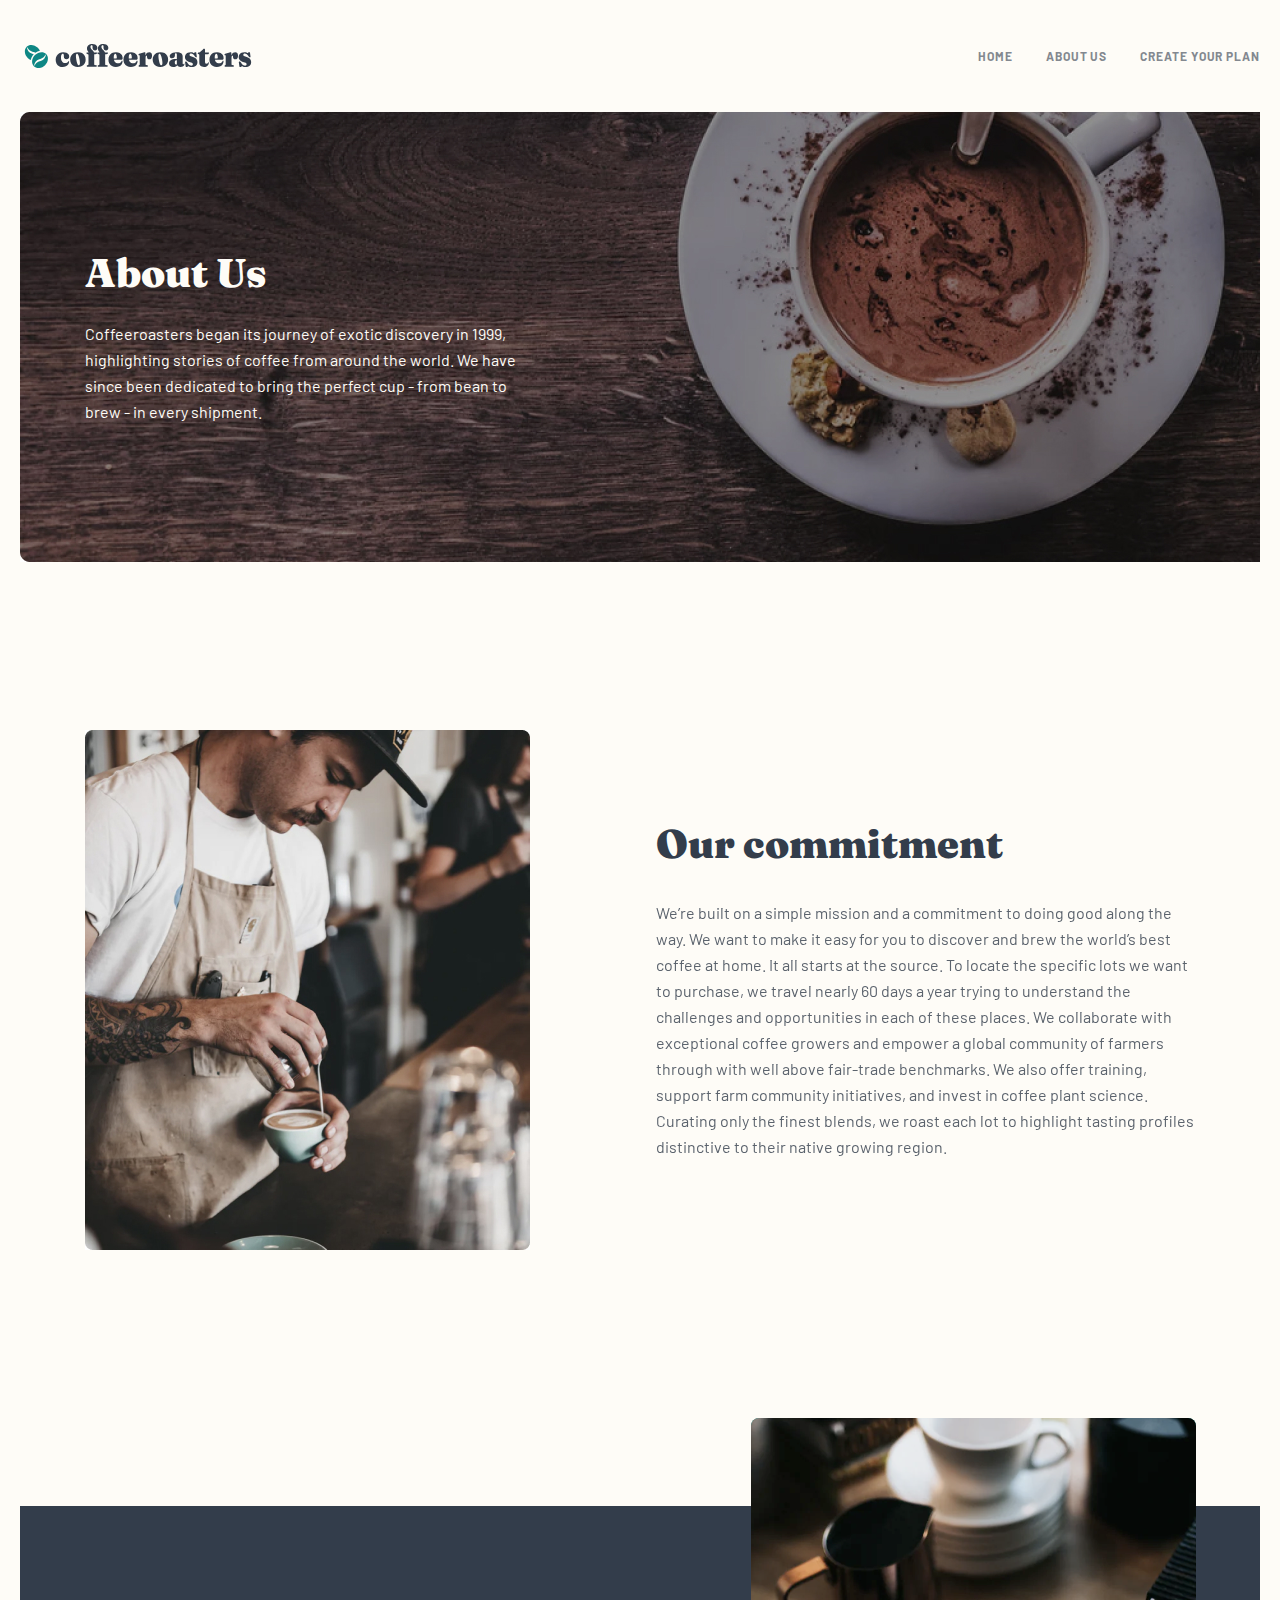
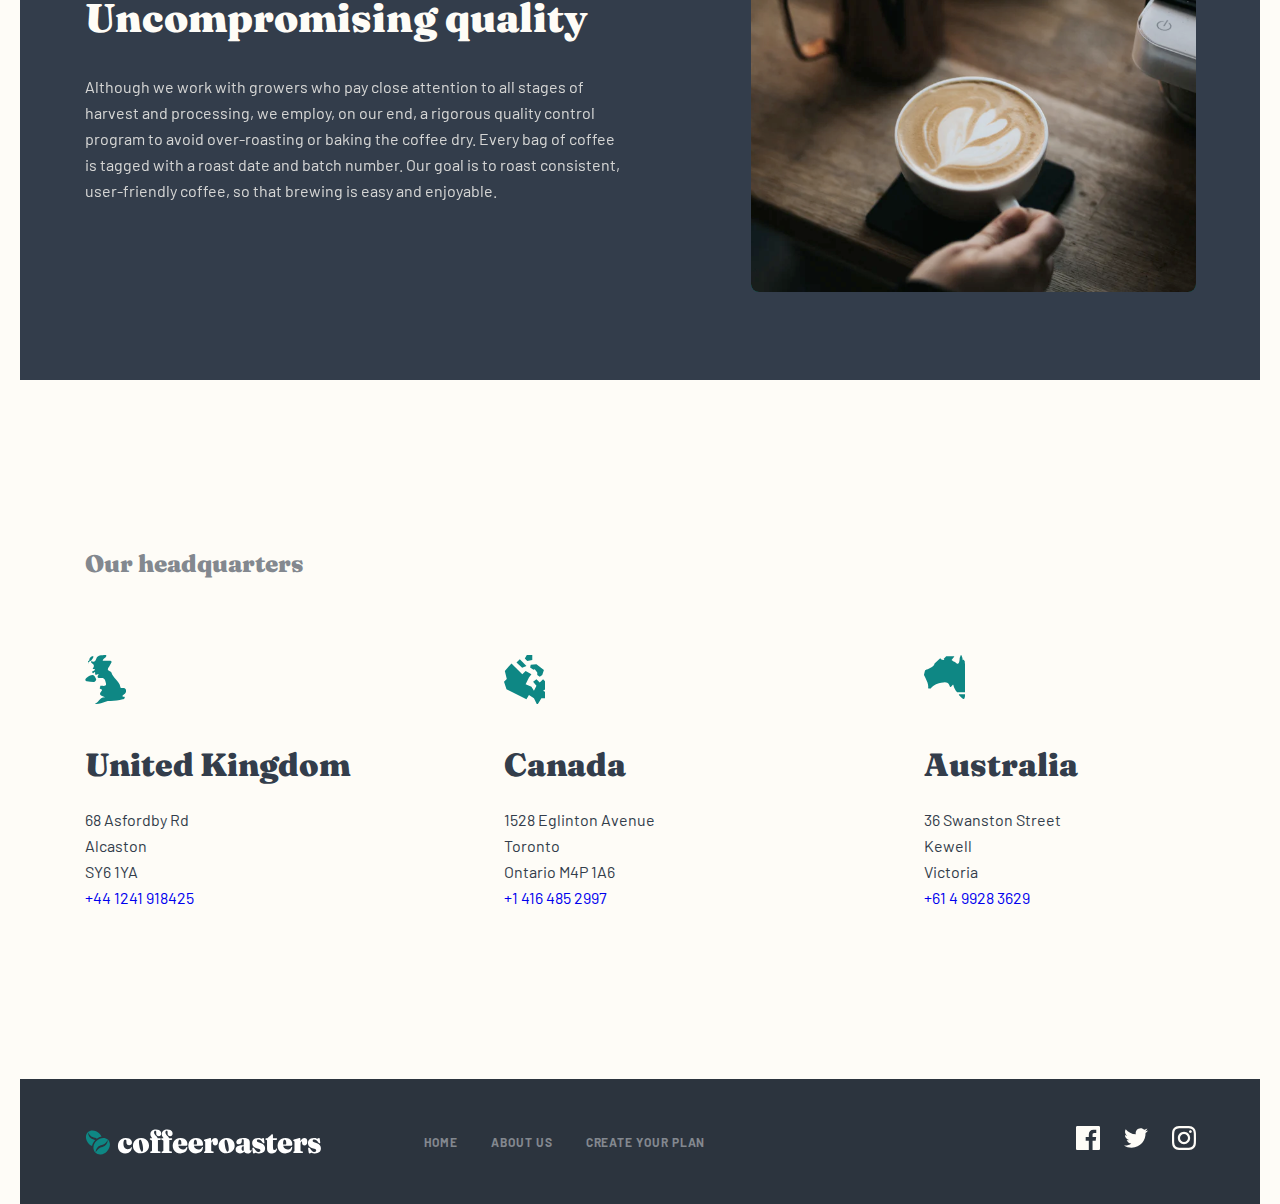
==== commit 209637e7: "commit" ====
--- a/about.html
+++ b/about.html
@@ -65,17 +65,17 @@
                     <li class="headquarters__item">
                         <span class="headquarters__img headquarters__img--one"></span>
                         <h3 class="headquarters__subtitle">United Kingdom</h3>
-                        <p class="headquarters__info">68  Asfordby Rd <br> Alcaston <br> SY6 1YA <br><a class="headquarters__info headquarters__info--link" href="tel: +44 1241 918425">+44 1241 918425</a></p>
+                        <p class="headquarters__info">68  Asfordby Rd <br> Alcaston <br> SY6 1YA <br><a class="headquarters__info--link" href="#">+44 1241 918425</a></p>
                     </li>
                     <li class="headquarters__item">
                         <span class="headquarters__img headquarters__img--two"></span>
                         <h3 class="headquarters__subtitle">Canada</h3>
-                        <p class="headquarters__info">1528  Eglinton Avenue <br> Toronto <br> Ontario M4P 1A6 <br><a class="headquarters__info headquarters__info--link" href="tel: +1 416 485 2997">+1 416 485 2997</a></p>
+                        <p class="headquarters__info">1528  Eglinton Avenue <br> Toronto <br> Ontario M4P 1A6 <br><a class="headquarters__info--link" href="#">+1 416 485 2997</a></p>
                     </li>
                     <li class="headquarters__item">
                         <span class="headquarters__img headquarters__img--three"></span>
                         <h3 class="headquarters__subtitle">Australia</h3>
-                        <p class="headquarters__info">36 Swanston Street <br> Kewell <br> Victoria <br><a class="headquarters__info headquarters__info--link" href="tel: +61 4 9928 3629"> +61 4 9928 3629</a></p>
+                        <p class="headquarters__info">36 Swanston Street <br> Kewell <br> Victoria <br><a class="headquarters__info--link" href="#"> +61 4 9928 3629</a></p>
                     </li>
                 </ul>
             </div>
--- a/css/index.css
+++ b/css/index.css
@@ -904,7 +904,7 @@
 }
 
 /* info-night */
-.info__section-night {
+.info-section-night {
   padding-top: 100px;
   padding-bottom: 100px;
   margin-top: 168px;
@@ -937,7 +937,7 @@
     padding-top: 434px;
     padding-bottom: 144px;
   }
-  .info__section-night {
+  .info-section-night {
     padding-top: 97px;
     padding-bottom: 97px;
     margin-top: 120px;
@@ -1635,7 +1635,7 @@
   line-height: 40px;
 }
 
-.order__btn {
+.content__order-btn {
   display: block;
   max-width: 217px;
   margin-left: auto;
@@ -1652,11 +1652,11 @@
   line-height: 25px;
 }
 
-.order__btn:hover {
+.content__order-btn:hover {
   background: #66D2CF;
 }
 
-.order__btn:disabled {
+.content__order-btn:disabled {
   background: #E2DEDB;
 }
 
@@ -1677,7 +1677,7 @@
   .content__form-title {
     font-size: 32px;
   }
-  .order__btn {
+  .content__order-btn {
     margin: 0 auto;
     margin-top: 40px;
   }
